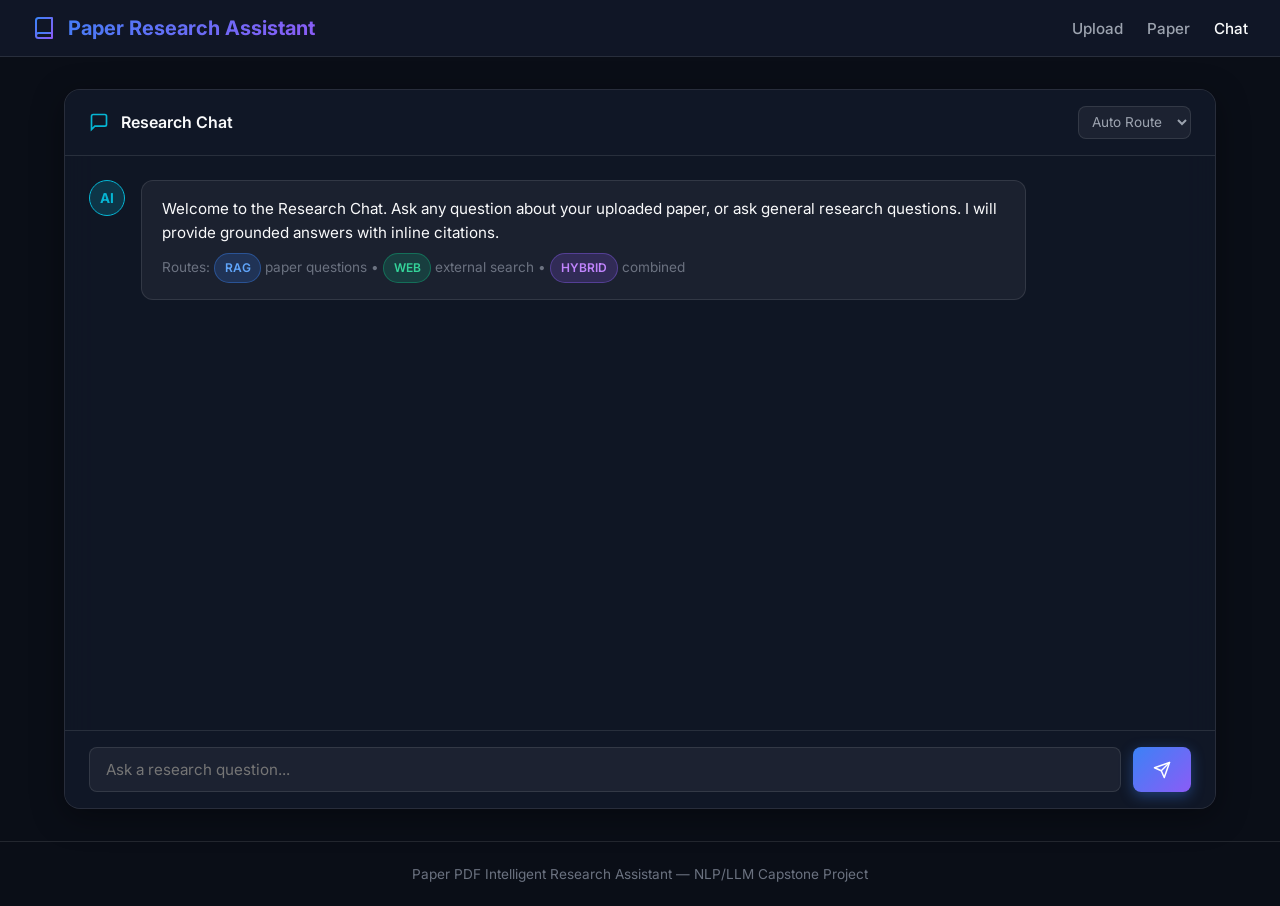
==== frontend/chat.html @ a8217ef2 "Implement LLM and frontend research assistant" ====
<!DOCTYPE html>
<html lang="en">
<head>
  <meta charset="UTF-8">
  <meta name="viewport" content="width=device-width, initial-scale=1.0">
  <meta name="description" content="Ask research questions about your paper with AI-powered grounded answers and inline citations.">
  <title>Research Chat - Paper Research Assistant</title>
  <link rel="preconnect" href="https://fonts.googleapis.com">
  <link href="https://fonts.googleapis.com/css2?family=Inter:wght@400;500;600;700;800&display=swap" rel="stylesheet">
  <link rel="stylesheet" href="css/style.css">
  <link rel="stylesheet" href="css/chat.css">
</head>
<body>

  <header>
    <a href="index.html" class="logo">
      <svg width="24" height="24" viewBox="0 0 24 24" fill="none" stroke="url(#grad)" stroke-width="2" stroke-linecap="round" stroke-linejoin="round">
        <defs><linearGradient id="grad" x1="0" y1="0" x2="1" y2="1"><stop offset="0%" stop-color="#3b82f6"/><stop offset="100%" stop-color="#8b5cf6"/></linearGradient></defs>
        <path d="M4 19.5A2.5 2.5 0 0 1 6.5 17H20"/>
        <path d="M6.5 2H20v20H6.5A2.5 2.5 0 0 1 4 19.5v-15A2.5 2.5 0 0 1 6.5 2z"/>
        <line x1="8" y1="7" x2="16" y2="7"/>
        <line x1="8" y1="11" x2="14" y2="11"/>
      </svg>
      Paper Research Assistant
    </a>
    <nav>
      <a href="index.html">Upload</a>
      <a href="paper.html" id="paperNavLink">Paper</a>
      <a href="chat.html" class="active">Chat</a>
    </nav>
  </header>

  <main>
    <div class="chat-container">

      <!-- Chat Header -->
      <div class="chat-header">
        <div style="display: flex; align-items: center; gap: 0.75rem;">
          <svg width="20" height="20" viewBox="0 0 24 24" fill="none" stroke="var(--accent-cyan)" stroke-width="2"><path d="M21 15a2 2 0 0 1-2 2H7l-4 4V5a2 2 0 0 1 2-2h14a2 2 0 0 1 2 2z"/></svg>
          <span style="font-weight: 600;" id="chatTitle">Research Chat</span>
          <span id="chatDocBadge" class="badge badge-rag" style="display: none;"></span>
        </div>
        <div style="display: flex; align-items: center; gap: 0.75rem;">
          <select id="strategySelect" style="background: rgba(255,255,255,0.05); border: 1px solid var(--border-color); border-radius: var(--radius-sm); padding: 0.4rem 0.6rem; color: var(--text-secondary); font-size: 0.85rem; outline: none;">
            <option value="">Auto Route</option>
            <option value="faiss">FAISS Only</option>
            <option value="hybrid_rrf">Hybrid RRF</option>
          </select>
        </div>
      </div>

      <!-- Messages Area -->
      <div class="chat-messages" id="chatMessages">
        <div class="message assistant">
          <div class="avatar bot-avatar">AI</div>
          <div class="bubble">
            <p>Welcome to the Research Chat. Ask any question about your uploaded paper, or ask general research questions. I will provide grounded answers with inline citations.</p>
            <p style="color: var(--text-muted); font-size: 0.85rem; margin-top: 0.5rem;">Routes: <span class="badge badge-rag">RAG</span> paper questions &bull; <span class="badge badge-web">WEB</span> external search &bull; <span class="badge badge-hybrid">HYBRID</span> combined</p>
          </div>
        </div>
      </div>

      <!-- Input Area -->
      <div class="chat-input-area">
        <input type="text" id="chatInput" class="chat-input" placeholder="Ask a research question..." autocomplete="off">
        <button id="sendBtn" class="btn btn-primary" style="padding: 0.75rem 1.25rem;">
          <svg width="18" height="18" viewBox="0 0 24 24" fill="none" stroke="currentColor" stroke-width="2" stroke-linecap="round" stroke-linejoin="round">
            <line x1="22" y1="2" x2="11" y2="13"/>
            <polygon points="22 2 15 22 11 13 2 9 22 2"/>
          </svg>
        </button>
      </div>

    </div>
  </main>

  <footer>
    Paper PDF Intelligent Research Assistant &mdash; NLP/LLM Capstone Project
  </footer>

  <script src="js/api.js"></script>
  <script src="js/chat.js"></script>
</body>
</html>
---- frontend/css/style.css ----
:root {
  --bg-primary: #0a0e17;
  --bg-secondary: #111827;
  --bg-card: rgba(17, 24, 39, 0.85);
  --border-color: rgba(255, 255, 255, 0.1);
  --accent-primary: #3b82f6;
  --accent-gradient: linear-gradient(135deg, #3b82f6 0%, #8b5cf6 100%);
  --accent-cyan: #06b6d4;
  --accent-emerald: #10b981;
  --text-primary: #f9fafb;
  --text-secondary: #9ca3af;
  --text-muted: #6b7280;
  --radius-sm: 8px;
  --radius-md: 12px;
  --radius-lg: 16px;
  --shadow-card: 0 8px 32px 0 rgba(0, 0, 0, 0.37);
  --transition: all 0.25s ease-in-out;
}

* {
  box-sizing: border-box;
  margin: 0;
  padding: 0;
  font-family: 'Inter', -apple-system, BlinkMacSystemFont, "Segoe UI", Roboto, sans-serif;
}

body {
  background-color: var(--bg-primary);
  color: var(--text-primary);
  min-height: 100vh;
  display: flex;
  flex-direction: column;
}

header {
  background: rgba(17, 24, 39, 0.95);
  backdrop-filter: blur(10px);
  border-bottom: 1px solid var(--border-color);
  padding: 1rem 2rem;
  display: flex;
  justify-content: space-between;
  align-items: center;
  position: sticky;
  top: 0;
  z-index: 100;
}

.logo {
  display: flex;
  align-items: center;
  gap: 0.75rem;
  font-size: 1.25rem;
  font-weight: 700;
  background: var(--accent-gradient);
  -webkit-background-clip: text;
  -webkit-text-fill-color: transparent;
  text-decoration: none;
}

nav {
  display: flex;
  gap: 1.5rem;
}

nav a {
  color: var(--text-secondary);
  text-decoration: none;
  font-weight: 500;
  font-size: 0.95rem;
  transition: var(--transition);
}

nav a:hover, nav a.active {
  color: var(--text-primary);
}

main {
  flex: 1;
  max-width: 1200px;
  width: 100%;
  margin: 0 auto;
  padding: 2rem 1.5rem;
}

.hero {
  text-align: center;
  padding: 3rem 1rem 2rem;
}

.hero h1 {
  font-size: 2.75rem;
  font-weight: 800;
  margin-bottom: 1rem;
  letter-spacing: -0.02em;
}

.hero h1 span {
  background: var(--accent-gradient);
  -webkit-background-clip: text;
  -webkit-text-fill-color: transparent;
}

.hero p {
  color: var(--text-secondary);
  font-size: 1.15rem;
  max-width: 650px;
  margin: 0 auto 2rem;
  line-height: 1.6;
}

.card {
  background: var(--bg-card);
  backdrop-filter: blur(16px);
  border: 1px solid var(--border-color);
  border-radius: var(--radius-md);
  padding: 1.5rem;
  box-shadow: var(--shadow-card);
  margin-bottom: 1.5rem;
}

.upload-area {
  border: 2px dashed rgba(59, 130, 246, 0.4);
  border-radius: var(--radius-lg);
  padding: 3.5rem 2rem;
  text-align: center;
  cursor: pointer;
  transition: var(--transition);
  background: rgba(59, 130, 246, 0.03);
}

.upload-area:hover, .upload-area.dragover {
  border-color: var(--accent-primary);
  background: rgba(59, 130, 246, 0.08);
}

.upload-icon {
  font-size: 3rem;
  color: var(--accent-primary);
  margin-bottom: 1rem;
}

.btn {
  display: inline-flex;
  align-items: center;
  gap: 0.5rem;
  padding: 0.75rem 1.5rem;
  border-radius: var(--radius-sm);
  font-weight: 600;
  font-size: 0.95rem;
  cursor: pointer;
  border: none;
  transition: var(--transition);
  text-decoration: none;
}

.btn-primary {
  background: var(--accent-gradient);
  color: #fff;
  box-shadow: 0 4px 14px 0 rgba(59, 130, 246, 0.39);
}

.btn-primary:hover {
  transform: translateY(-1px);
  box-shadow: 0 6px 20px rgba(59, 130, 246, 0.5);
}

.badge {
  display: inline-block;
  padding: 0.25rem 0.6rem;
  border-radius: 9999px;
  font-size: 0.75rem;
  font-weight: 600;
  text-transform: uppercase;
}

.badge-rag { background: rgba(59, 130, 246, 0.2); color: #60a5fa; border: 1px solid rgba(59, 130, 246, 0.4); }
.badge-web { background: rgba(16, 185, 129, 0.2); color: #34d399; border: 1px solid rgba(16, 185, 129, 0.4); }
.badge-hybrid { background: rgba(139, 92, 246, 0.2); color: #c084fc; border: 1px solid rgba(139, 92, 246, 0.4); }

.grid-2 { display: grid; grid-template-columns: repeat(auto-fit, minmax(320px, 1fr)); gap: 1.5rem; }
.grid-3 { display: grid; grid-template-columns: repeat(auto-fit, minmax(260px, 1fr)); gap: 1rem; }

.section-title {
  font-size: 1.25rem;
  font-weight: 700;
  margin-bottom: 1rem;
  display: flex;
  align-items: center;
  gap: 0.5rem;
}

.tag-list {
  display: flex;
  flex-wrap: wrap;
  gap: 0.5rem;
}

.tag {
  background: rgba(255, 255, 255, 0.05);
  border: 1px solid var(--border-color);
  padding: 0.35rem 0.75rem;
  border-radius: var(--radius-sm);
  font-size: 0.85rem;
  color: var(--text-primary);
}

.loader {
  border: 3px solid rgba(255, 255, 255, 0.1);
  border-radius: 50%;
  border-top: 3px solid var(--accent-primary);
  width: 24px;
  height: 24px;
  animation: spin 1s linear infinite;
  display: inline-block;
}

@keyframes spin {
  0% { transform: rotate(0deg); }
  100% { transform: rotate(360deg); }
}

footer {
  text-align: center;
  padding: 1.5rem;
  color: var(--text-muted);
  font-size: 0.85rem;
  border-top: 1px solid var(--border-color);
}
---- frontend/css/chat.css ----
.chat-container {
  display: flex;
  flex-direction: column;
  height: calc(100vh - 180px);
  background: var(--bg-card);
  backdrop-filter: blur(16px);
  border: 1px solid var(--border-color);
  border-radius: var(--radius-lg);
  overflow: hidden;
  box-shadow: var(--shadow-card);
}

.chat-header {
  padding: 1rem 1.5rem;
  background: rgba(17, 24, 39, 0.9);
  border-bottom: 1px solid var(--border-color);
  display: flex;
  justify-content: space-between;
  align-items: center;
}

.chat-messages {
  flex: 1;
  padding: 1.5rem;
  overflow-y: auto;
  display: flex;
  flex-direction: column;
  gap: 1.5rem;
}

.message {
  display: flex;
  gap: 1rem;
  max-width: 85%;
}

.message.user {
  align-self: flex-end;
  flex-direction: row-reverse;
}

.message.assistant {
  align-self: flex-start;
}

.avatar {
  width: 36px;
  height: 36px;
  border-radius: 50%;
  display: flex;
  align-items: center;
  justify-content: center;
  font-weight: 700;
  font-size: 0.85rem;
  flex-shrink: 0;
}

.avatar.user-avatar {
  background: var(--accent-gradient);
  color: white;
}

.avatar.bot-avatar {
  background: rgba(6, 182, 212, 0.2);
  border: 1px solid var(--accent-cyan);
  color: var(--accent-cyan);
}

.bubble {
  background: rgba(255, 255, 255, 0.05);
  border: 1px solid var(--border-color);
  padding: 1rem 1.25rem;
  border-radius: var(--radius-md);
  font-size: 0.95rem;
  line-height: 1.6;
}

.message.user .bubble {
  background: rgba(59, 130, 246, 0.2);
  border-color: rgba(59, 130, 246, 0.4);
  color: #fff;
}

.route-pill {
  display: inline-flex;
  align-items: center;
  gap: 0.35rem;
  margin-bottom: 0.75rem;
}

.citation-card {
  background: rgba(0, 0, 0, 0.3);
  border: 1px solid rgba(255, 255, 255, 0.08);
  border-radius: var(--radius-sm);
  padding: 0.75rem;
  margin-top: 0.75rem;
  font-size: 0.85rem;
}

.citation-card-header {
  font-weight: 600;
  color: var(--accent-cyan);
  display: flex;
  justify-content: space-between;
}

.chat-input-area {
  padding: 1rem 1.5rem;
  background: rgba(17, 24, 39, 0.9);
  border-top: 1px solid var(--border-color);
  display: flex;
  gap: 0.75rem;
}

.chat-input {
  flex: 1;
  background: rgba(255, 255, 255, 0.05);
  border: 1px solid var(--border-color);
  border-radius: var(--radius-sm);
  padding: 0.75rem 1rem;
  color: var(--text-primary);
  font-size: 0.95rem;
  outline: none;
  transition: var(--transition);
}

.chat-input:focus {
  border-color: var(--accent-primary);
  box-shadow: 0 0 0 2px rgba(59, 130, 246, 0.2);
}
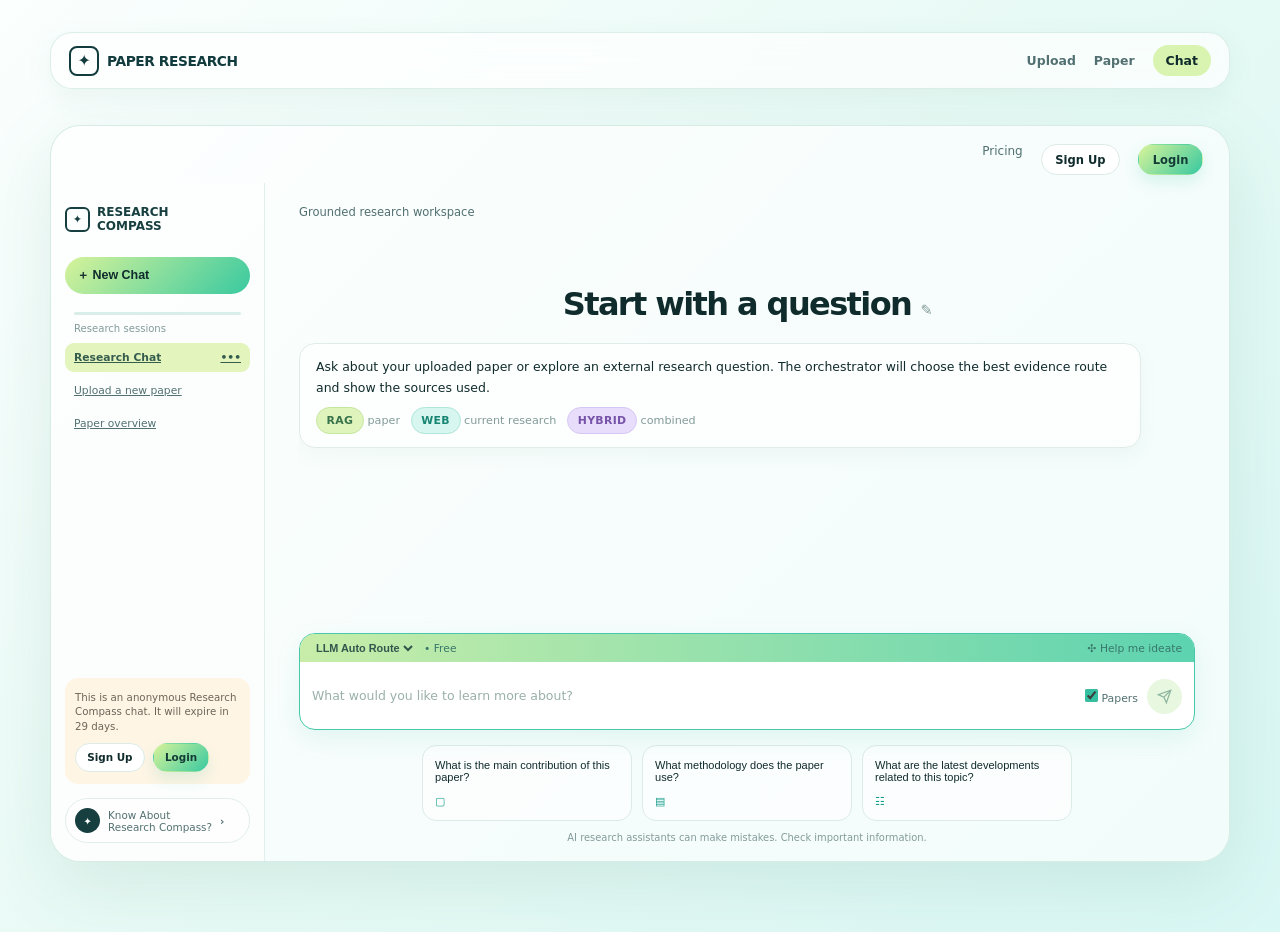
==== commit 9948f3f7: "Refresh frontend with research workspace design" ====
--- a/frontend/chat.html
+++ b/frontend/chat.html
@@ -3,26 +3,16 @@
 <head>
   <meta charset="UTF-8">
   <meta name="viewport" content="width=device-width, initial-scale=1.0">
-  <meta name="description" content="Ask research questions about your paper with AI-powered grounded answers and inline citations.">
+  <meta name="description" content="Ask research questions with grounded answers and citations.">
   <title>Research Chat - Paper Research Assistant</title>
   <link rel="preconnect" href="https://fonts.googleapis.com">
-  <link href="https://fonts.googleapis.com/css2?family=Inter:wght@400;500;600;700;800&display=swap" rel="stylesheet">
+  <link href="https://fonts.googleapis.com/css2?family=DM+Sans:wght@400;500;600;700;800&display=swap" rel="stylesheet">
   <link rel="stylesheet" href="css/style.css">
   <link rel="stylesheet" href="css/chat.css">
 </head>
 <body>
-
   <header>
-    <a href="index.html" class="logo">
-      <svg width="24" height="24" viewBox="0 0 24 24" fill="none" stroke="url(#grad)" stroke-width="2" stroke-linecap="round" stroke-linejoin="round">
-        <defs><linearGradient id="grad" x1="0" y1="0" x2="1" y2="1"><stop offset="0%" stop-color="#3b82f6"/><stop offset="100%" stop-color="#8b5cf6"/></linearGradient></defs>
-        <path d="M4 19.5A2.5 2.5 0 0 1 6.5 17H20"/>
-        <path d="M6.5 2H20v20H6.5A2.5 2.5 0 0 1 4 19.5v-15A2.5 2.5 0 0 1 6.5 2z"/>
-        <line x1="8" y1="7" x2="16" y2="7"/>
-        <line x1="8" y1="11" x2="14" y2="11"/>
-      </svg>
-      Paper Research Assistant
-    </a>
+    <a href="index.html" class="logo"><span class="logo-mark">✦</span> PAPER RESEARCH</a>
     <nav>
       <a href="index.html">Upload</a>
       <a href="paper.html" id="paperNavLink">Paper</a>
@@ -30,53 +20,84 @@
     </nav>
   </header>
 
-  <main>
-    <div class="chat-container">
-
-      <!-- Chat Header -->
-      <div class="chat-header">
-        <div style="display: flex; align-items: center; gap: 0.75rem;">
-          <svg width="20" height="20" viewBox="0 0 24 24" fill="none" stroke="var(--accent-cyan)" stroke-width="2"><path d="M21 15a2 2 0 0 1-2 2H7l-4 4V5a2 2 0 0 1 2-2h14a2 2 0 0 1 2 2z"/></svg>
-          <span style="font-weight: 600;" id="chatTitle">Research Chat</span>
-          <span id="chatDocBadge" class="badge badge-rag" style="display: none;"></span>
-        </div>
-        <div style="display: flex; align-items: center; gap: 0.75rem;">
-          <select id="strategySelect" style="background: rgba(255,255,255,0.05); border: 1px solid var(--border-color); border-radius: var(--radius-sm); padding: 0.4rem 0.6rem; color: var(--text-secondary); font-size: 0.85rem; outline: none;">
-            <option value="">Auto Route</option>
-            <option value="faiss">FAISS Only</option>
-            <option value="hybrid_rrf">Hybrid RRF</option>
-          </select>
-        </div>
+  <main class="research-shell">
+    <section class="research-workspace">
+      <div class="workspace-topbar">
+        <a href="index.html">Pricing</a>
+        <a href="index.html" class="btn">Sign Up</a>
+        <a href="index.html" class="btn btn-primary">Login</a>
       </div>
 
-      <!-- Messages Area -->
-      <div class="chat-messages" id="chatMessages">
-        <div class="message assistant">
-          <div class="avatar bot-avatar">AI</div>
-          <div class="bubble">
-            <p>Welcome to the Research Chat. Ask any question about your uploaded paper, or ask general research questions. I will provide grounded answers with inline citations.</p>
-            <p style="color: var(--text-muted); font-size: 0.85rem; margin-top: 0.5rem;">Routes: <span class="badge badge-rag">RAG</span> paper questions &bull; <span class="badge badge-web">WEB</span> external search &bull; <span class="badge badge-hybrid">HYBRID</span> combined</p>
+      <div class="chat-layout">
+        <aside class="chat-sidebar" aria-label="Research navigation">
+          <div class="sidebar-brand"><span class="sidebar-brand-mark">✦</span> RESEARCH<br>COMPASS</div>
+          <button class="btn new-chat" type="button" id="newChatBtn">＋ New Chat</button>
+          <div class="sidebar-rule"></div>
+          <div class="sidebar-caption">Research sessions</div>
+          <div class="chat-history">
+            <a class="history-item active" href="chat.html"><span>Research Chat</span><span>•••</span></a>
+            <a class="history-item" href="index.html"><span>Upload a new paper</span></a>
+            <a class="history-item" href="paper.html" id="sidebarPaperLink"><span>Paper overview</span></a>
           </div>
-        </div>
+          <div class="sidebar-spacer"></div>
+          <div class="guest-card">
+            This is an anonymous Research Compass chat. It will expire in 29 days.
+            <div class="guest-actions"><a href="index.html" class="btn">Sign Up</a><a href="index.html" class="btn btn-primary">Login</a></div>
+          </div>
+          <div class="sidebar-about"><span class="about-icon">✦</span><span>Know About<br>Research Compass?</span><b>›</b></div>
+        </aside>
+
+        <section class="chat-main">
+          <div class="chat-topbar">
+            <span id="chatDocBadge" class="badge badge-rag" style="display:none"></span>
+            <span>Grounded research workspace</span>
+          </div>
+          <h1 class="chat-title" id="chatTitle">Start with a question <span class="edit-mark">✎</span></h1>
+
+          <div class="chat-container">
+            <div class="chat-messages" id="chatMessages">
+              <div class="message assistant">
+                <div class="bubble">
+                  <p>Ask about your uploaded paper or explore an external research question. The orchestrator will choose the best evidence route and show the sources used.</p>
+                  <p style="color:var(--text-muted); font-size:0.7rem; margin-top:0.5rem;"><span class="badge badge-rag">RAG</span> paper &nbsp; <span class="badge badge-web">WEB</span> current research &nbsp; <span class="badge badge-hybrid">HYBRID</span> combined</p>
+                </div>
+              </div>
+            </div>
+
+            <div class="chat-input-area">
+              <div class="composer-toolbar">
+                <div class="composer-toolbar-left">
+                  <select id="strategySelect" aria-label="Retrieval strategy">
+                    <option value="">LLM Auto Route</option>
+                    <option value="faiss">FAISS Only</option>
+                    <option value="hybrid_rrf">Hybrid RRF</option>
+                  </select>
+                  <span class="composer-hint">• Free</span>
+                </div>
+                <span class="composer-hint">✣ Help me ideate</span>
+              </div>
+              <div class="composer-body">
+                <input type="text" id="chatInput" class="chat-input" placeholder="What would you like to learn more about?" autocomplete="off">
+                <div class="composer-actions">
+                  <label class="composer-toggle"><input type="checkbox" checked> Papers</label>
+                  <button id="sendBtn" class="btn send-button" aria-label="Ask question" type="button">
+                    <svg viewBox="0 0 24 24" fill="none" stroke="currentColor" stroke-width="2"><line x1="22" y1="2" x2="11" y2="13"/><polygon points="22 2 15 22 11 13 2 9 22 2"/></svg>
+                  </button>
+                </div>
+              </div>
+            </div>
+
+            <div class="suggestions" aria-label="Suggested questions">
+              <button class="suggestion-card" type="button" data-question="What is the main contribution of this paper?">What is the main contribution of this paper?<span class="suggestion-icon">▢</span></button>
+              <button class="suggestion-card" type="button" data-question="What methodology does the paper use?">What methodology does the paper use?<span class="suggestion-icon">▤</span></button>
+              <button class="suggestion-card" type="button" data-question="What are the latest developments related to this topic?">What are the latest developments related to this topic?<span class="suggestion-icon">☷</span></button>
+            </div>
+            <p class="chat-disclaimer">AI research assistants can make mistakes. Check important information.</p>
+          </div>
+        </section>
       </div>
-
-      <!-- Input Area -->
-      <div class="chat-input-area">
-        <input type="text" id="chatInput" class="chat-input" placeholder="Ask a research question..." autocomplete="off">
-        <button id="sendBtn" class="btn btn-primary" style="padding: 0.75rem 1.25rem;">
-          <svg width="18" height="18" viewBox="0 0 24 24" fill="none" stroke="currentColor" stroke-width="2" stroke-linecap="round" stroke-linejoin="round">
-            <line x1="22" y1="2" x2="11" y2="13"/>
-            <polygon points="22 2 15 22 11 13 2 9 22 2"/>
-          </svg>
-        </button>
-      </div>
-
-    </div>
+    </section>
   </main>
-
-  <footer>
-    Paper PDF Intelligent Research Assistant &mdash; NLP/LLM Capstone Project
-  </footer>
 
   <script src="js/api.js"></script>
   <script src="js/chat.js"></script>
--- a/frontend/css/style.css
+++ b/frontend/css/style.css
@@ -1,228 +1,110 @@
 :root {
-  --bg-primary: #0a0e17;
-  --bg-secondary: #111827;
-  --bg-card: rgba(17, 24, 39, 0.85);
-  --border-color: rgba(255, 255, 255, 0.1);
-  --accent-primary: #3b82f6;
-  --accent-gradient: linear-gradient(135deg, #3b82f6 0%, #8b5cf6 100%);
-  --accent-cyan: #06b6d4;
-  --accent-emerald: #10b981;
-  --text-primary: #f9fafb;
-  --text-secondary: #9ca3af;
-  --text-muted: #6b7280;
-  --radius-sm: 8px;
-  --radius-md: 12px;
-  --radius-lg: 16px;
-  --shadow-card: 0 8px 32px 0 rgba(0, 0, 0, 0.37);
-  --transition: all 0.25s ease-in-out;
+  --bg-primary: #eafbf6;
+  --bg-secondary: #f9fffd;
+  --bg-card: rgba(255, 255, 255, 0.84);
+  --border-color: #dcebe7;
+  --accent-primary: #39c9a0;
+  --accent-gradient: linear-gradient(135deg, #d7f39a 0%, #39c9a0 100%);
+  --accent-cyan: #169d8b;
+  --accent-emerald: #1eae8c;
+  --text-primary: #102b2c;
+  --text-secondary: #527071;
+  --text-muted: #829b99;
+  --radius-sm: 10px;
+  --radius-md: 18px;
+  --radius-lg: 28px;
+  --shadow-card: 0 18px 55px rgba(61, 125, 111, 0.12);
+  --transition: all 0.2s ease;
 }
 
-* {
-  box-sizing: border-box;
-  margin: 0;
-  padding: 0;
-  font-family: 'Inter', -apple-system, BlinkMacSystemFont, "Segoe UI", Roboto, sans-serif;
+* { box-sizing: border-box; margin: 0; padding: 0; }
+
+body {
+  background: linear-gradient(135deg, #fbfffe 0%, #e8faf5 48%, #d9f7f4 100%);
+  color: var(--text-primary);
+  min-height: 100vh;
+  font-family: Inter, ui-sans-serif, system-ui, -apple-system, BlinkMacSystemFont, "Segoe UI", sans-serif;
 }
 
-body {
-  background-color: var(--bg-primary);
-  color: var(--text-primary);
-  min-height: 100vh;
+a { color: inherit; }
+
+header {
+  width: min(1180px, calc(100% - 36px));
+  margin: 32px auto 0;
+  padding: 12px 18px;
   display: flex;
-  flex-direction: column;
+  align-items: center;
+  justify-content: space-between;
+  border: 1px solid rgba(213, 235, 228, 0.85);
+  border-radius: 22px;
+  background: rgba(255, 255, 255, 0.7);
+  box-shadow: 0 8px 28px rgba(56, 121, 104, 0.07);
+  backdrop-filter: blur(18px);
 }
 
-header {
-  background: rgba(17, 24, 39, 0.95);
-  backdrop-filter: blur(10px);
-  border-bottom: 1px solid var(--border-color);
-  padding: 1rem 2rem;
-  display: flex;
-  justify-content: space-between;
-  align-items: center;
-  position: sticky;
-  top: 0;
-  z-index: 100;
+.logo { display: inline-flex; align-items: center; gap: 8px; text-decoration: none; color: #123b3d; font-size: 0.86rem; font-weight: 800; letter-spacing: -0.03em; }
+.logo-mark { display: grid; place-items: center; width: 30px; height: 30px; border: 2px solid #123b3d; border-radius: 8px; color: #123b3d; font-size: 1rem; }
+header .logo svg { display: none; }
+nav { display: flex; align-items: center; gap: 18px; }
+nav a { color: var(--text-secondary); text-decoration: none; font-size: 0.78rem; font-weight: 600; }
+nav a:hover, nav a.active { color: var(--text-primary); }
+nav a.active { background: #d9f4b1; padding: 8px 13px; border-radius: 999px; }
+
+main { width: min(1180px, calc(100% - 36px)); margin: 0 auto; padding: 36px 0 50px; }
+.hero { text-align: center; padding: 62px 12px 28px; }
+.hero h1 { max-width: 630px; margin: 0 auto 12px; font-size: clamp(2rem, 4vw, 3.25rem); line-height: 1.05; letter-spacing: -0.06em; font-weight: 800; }
+.hero h1 span { color: #219f8c; }
+.hero p { max-width: 560px; margin: 0 auto; color: var(--text-secondary); font-size: 0.92rem; line-height: 1.6; }
+
+.card { background: var(--bg-card); border: 1px solid rgba(215, 235, 228, 0.95); border-radius: var(--radius-md); padding: 1.4rem; box-shadow: var(--shadow-card); margin-bottom: 1.25rem; backdrop-filter: blur(16px); }
+.upload-area { border: 1.5px dashed #74cdb6; border-radius: 20px; padding: 3.3rem 2rem; text-align: center; cursor: pointer; transition: var(--transition); background: rgba(228, 251, 238, 0.58); }
+.upload-area:hover, .upload-area.dragover { border-color: #20b492; background: rgba(214, 246, 219, 0.9); transform: translateY(-2px); }
+.upload-icon { color: #22ad91; margin-bottom: 1rem; }
+.upload-icon svg { width: 42px; height: 42px; }
+
+.btn { display: inline-flex; align-items: center; justify-content: center; gap: 0.5rem; padding: 0.68rem 1.1rem; border: 1px solid var(--border-color); border-radius: 999px; color: var(--text-primary); background: white; font-weight: 700; font-size: 0.78rem; cursor: pointer; text-decoration: none; transition: var(--transition); }
+.btn:hover { transform: translateY(-1px); box-shadow: 0 8px 18px rgba(40, 137, 112, 0.12); }
+.btn-primary { border-color: transparent; color: #143b36; background: var(--accent-gradient); box-shadow: 0 7px 16px rgba(47, 193, 157, 0.16); }
+
+.badge { display: inline-block; padding: 0.25rem 0.6rem; border-radius: 999px; font-size: 0.68rem; font-weight: 800; text-transform: uppercase; letter-spacing: 0.03em; }
+.badge-rag { background: #dff3bc; color: #39734c; border: 1px solid #c5e69d; }
+.badge-web { background: #d6f6ef; color: #168672; border: 1px solid #afe6d7; }
+.badge-hybrid { background: #e8defb; color: #7652a8; border: 1px solid #d6c6f5; }
+
+.grid-2 { display: grid; grid-template-columns: repeat(auto-fit, minmax(320px, 1fr)); gap: 1.25rem; }
+.grid-3 { display: grid; grid-template-columns: repeat(auto-fit, minmax(220px, 1fr)); gap: 1rem; }
+.section-title { display: flex; align-items: center; gap: 0.5rem; margin-bottom: 1rem; font-size: 1.05rem; font-weight: 800; }
+.tag-list { display: flex; flex-wrap: wrap; gap: 0.5rem; }
+.tag { padding: 0.4rem 0.75rem; border: 1px solid var(--border-color); border-radius: 999px; background: #f5fffb; color: var(--text-secondary); font-size: 0.78rem; }
+
+.loader { display: inline-block; width: 22px; height: 22px; border: 3px solid #d3eee5; border-top-color: #25b797; border-radius: 50%; animation: spin 1s linear infinite; }
+@keyframes spin { to { transform: rotate(360deg); } }
+footer { padding: 1.2rem; color: var(--text-muted); font-size: 0.72rem; text-align: center; }
+
+.research-shell { min-height: calc(100vh - 120px); display: flex; align-items: stretch; }
+.research-workspace { width: 100%; min-height: 650px; border: 1px solid rgba(213, 235, 228, 0.95); border-radius: 30px; background: rgba(255, 255, 255, 0.64); box-shadow: 0 22px 70px rgba(58, 128, 111, 0.13); overflow: hidden; }
+.workspace-topbar { display: flex; justify-content: flex-end; gap: 18px; padding: 18px 26px 8px; color: var(--text-secondary); font-size: 0.75rem; }
+.workspace-topbar a { text-decoration: none; }
+.workspace-topbar .btn { padding: 0.48rem 0.85rem; font-size: 0.72rem; }
+.landing-workspace { padding-bottom: 28px; }
+.landing-composer { width: min(650px, calc(100% - 28px)); margin: 0 auto; padding: 0; overflow: hidden; }
+.landing-composer-bar { display: flex; align-items: center; justify-content: space-between; padding: 9px 14px; background: linear-gradient(90deg, #c8eda9, #5dd3b0); color: #31564c; font-size: 0.7rem; }
+.landing-composer-bar span { color: #38786a; }
+.landing-composer .upload-area { margin: 0; border: 0; border-radius: 0; padding: 32px 20px; background: rgba(255,255,255,0.74); }
+.landing-composer .upload-area p { margin-top: 7px; color: var(--text-muted); font-size: 0.72rem; }
+.landing-suggestions { display: grid; grid-template-columns: repeat(3, minmax(0, 1fr)); gap: 10px; width: min(650px, calc(100% - 28px)); margin: 16px auto 34px; }
+.landing-suggestions .suggestion-card { min-height: 84px; padding: 13px; border: 1px solid #dcebe6; border-radius: 14px; background: rgba(255,255,255,0.67); color: var(--text-primary); text-decoration: none; font-size: 0.72rem; }
+.landing-suggestions .suggestion-card:hover { background: white; }
+.suggestion-icon { display: block; margin-top: 14px; color: var(--accent-cyan); }
+.recent-section { width: min(850px, calc(100% - 28px)); margin: 0 auto; }
+.empty-state { color: var(--text-muted); font-size: 0.78rem; text-align: center; }
+.chat-disclaimer { color: var(--text-muted); font-size: 0.62rem; text-align: center; }
+
+@media (max-width: 720px) {
+  header { margin-top: 14px; }
+  header nav { gap: 8px; }
+  nav a:not(.active) { display: none; }
+  main { width: min(100% - 22px, 1180px); padding-top: 18px; }
+  .hero { padding-top: 35px; }
+  .landing-suggestions { grid-template-columns: 1fr; }
 }
-
-.logo {
-  display: flex;
-  align-items: center;
-  gap: 0.75rem;
-  font-size: 1.25rem;
-  font-weight: 700;
-  background: var(--accent-gradient);
-  -webkit-background-clip: text;
-  -webkit-text-fill-color: transparent;
-  text-decoration: none;
-}
-
-nav {
-  display: flex;
-  gap: 1.5rem;
-}
-
-nav a {
-  color: var(--text-secondary);
-  text-decoration: none;
-  font-weight: 500;
-  font-size: 0.95rem;
-  transition: var(--transition);
-}
-
-nav a:hover, nav a.active {
-  color: var(--text-primary);
-}
-
-main {
-  flex: 1;
-  max-width: 1200px;
-  width: 100%;
-  margin: 0 auto;
-  padding: 2rem 1.5rem;
-}
-
-.hero {
-  text-align: center;
-  padding: 3rem 1rem 2rem;
-}
-
-.hero h1 {
-  font-size: 2.75rem;
-  font-weight: 800;
-  margin-bottom: 1rem;
-  letter-spacing: -0.02em;
-}
-
-.hero h1 span {
-  background: var(--accent-gradient);
-  -webkit-background-clip: text;
-  -webkit-text-fill-color: transparent;
-}
-
-.hero p {
-  color: var(--text-secondary);
-  font-size: 1.15rem;
-  max-width: 650px;
-  margin: 0 auto 2rem;
-  line-height: 1.6;
-}
-
-.card {
-  background: var(--bg-card);
-  backdrop-filter: blur(16px);
-  border: 1px solid var(--border-color);
-  border-radius: var(--radius-md);
-  padding: 1.5rem;
-  box-shadow: var(--shadow-card);
-  margin-bottom: 1.5rem;
-}
-
-.upload-area {
-  border: 2px dashed rgba(59, 130, 246, 0.4);
-  border-radius: var(--radius-lg);
-  padding: 3.5rem 2rem;
-  text-align: center;
-  cursor: pointer;
-  transition: var(--transition);
-  background: rgba(59, 130, 246, 0.03);
-}
-
-.upload-area:hover, .upload-area.dragover {
-  border-color: var(--accent-primary);
-  background: rgba(59, 130, 246, 0.08);
-}
-
-.upload-icon {
-  font-size: 3rem;
-  color: var(--accent-primary);
-  margin-bottom: 1rem;
-}
-
-.btn {
-  display: inline-flex;
-  align-items: center;
-  gap: 0.5rem;
-  padding: 0.75rem 1.5rem;
-  border-radius: var(--radius-sm);
-  font-weight: 600;
-  font-size: 0.95rem;
-  cursor: pointer;
-  border: none;
-  transition: var(--transition);
-  text-decoration: none;
-}
-
-.btn-primary {
-  background: var(--accent-gradient);
-  color: #fff;
-  box-shadow: 0 4px 14px 0 rgba(59, 130, 246, 0.39);
-}
-
-.btn-primary:hover {
-  transform: translateY(-1px);
-  box-shadow: 0 6px 20px rgba(59, 130, 246, 0.5);
-}
-
-.badge {
-  display: inline-block;
-  padding: 0.25rem 0.6rem;
-  border-radius: 9999px;
-  font-size: 0.75rem;
-  font-weight: 600;
-  text-transform: uppercase;
-}
-
-.badge-rag { background: rgba(59, 130, 246, 0.2); color: #60a5fa; border: 1px solid rgba(59, 130, 246, 0.4); }
-.badge-web { background: rgba(16, 185, 129, 0.2); color: #34d399; border: 1px solid rgba(16, 185, 129, 0.4); }
-.badge-hybrid { background: rgba(139, 92, 246, 0.2); color: #c084fc; border: 1px solid rgba(139, 92, 246, 0.4); }
-
-.grid-2 { display: grid; grid-template-columns: repeat(auto-fit, minmax(320px, 1fr)); gap: 1.5rem; }
-.grid-3 { display: grid; grid-template-columns: repeat(auto-fit, minmax(260px, 1fr)); gap: 1rem; }
-
-.section-title {
-  font-size: 1.25rem;
-  font-weight: 700;
-  margin-bottom: 1rem;
-  display: flex;
-  align-items: center;
-  gap: 0.5rem;
-}
-
-.tag-list {
-  display: flex;
-  flex-wrap: wrap;
-  gap: 0.5rem;
-}
-
-.tag {
-  background: rgba(255, 255, 255, 0.05);
-  border: 1px solid var(--border-color);
-  padding: 0.35rem 0.75rem;
-  border-radius: var(--radius-sm);
-  font-size: 0.85rem;
-  color: var(--text-primary);
-}
-
-.loader {
-  border: 3px solid rgba(255, 255, 255, 0.1);
-  border-radius: 50%;
-  border-top: 3px solid var(--accent-primary);
-  width: 24px;
-  height: 24px;
-  animation: spin 1s linear infinite;
-  display: inline-block;
-}
-
-@keyframes spin {
-  0% { transform: rotate(0deg); }
-  100% { transform: rotate(360deg); }
-}
-
-footer {
-  text-align: center;
-  padding: 1.5rem;
-  color: var(--text-muted);
-  font-size: 0.85rem;
-  border-top: 1px solid var(--border-color);
-}
--- a/frontend/css/chat.css
+++ b/frontend/css/chat.css
@@ -1,130 +1,64 @@
-.chat-container {
-  display: flex;
-  flex-direction: column;
-  height: calc(100vh - 180px);
-  background: var(--bg-card);
-  backdrop-filter: blur(16px);
-  border: 1px solid var(--border-color);
-  border-radius: var(--radius-lg);
-  overflow: hidden;
-  box-shadow: var(--shadow-card);
+.chat-layout { display: grid; grid-template-columns: 214px minmax(0, 1fr); min-height: 650px; }
+.chat-sidebar { display: flex; flex-direction: column; padding: 22px 14px 18px; border-right: 1px solid #e0efea; background: rgba(255, 255, 255, 0.56); }
+.sidebar-brand { display: flex; align-items: center; gap: 7px; margin-bottom: 24px; color: #173f40; font-size: 0.75rem; font-weight: 800; }
+.sidebar-brand-mark { display: grid; place-items: center; width: 25px; height: 25px; border: 2px solid #173f40; border-radius: 6px; font-size: 0.7rem; }
+.new-chat { width: 100%; justify-content: flex-start; padding: 0.62rem 0.75rem; margin-bottom: 18px; background: var(--accent-gradient); border: 0; }
+.sidebar-rule { height: 3px; margin: 0 9px 8px; border-radius: 99px; background: #d9eee8; }
+.sidebar-caption { padding: 0 9px; color: var(--text-muted); font-size: 0.63rem; }
+.chat-history { display: flex; flex-direction: column; gap: 4px; margin-top: 9px; }
+.history-item { display: flex; align-items: center; justify-content: space-between; gap: 5px; padding: 8px 9px; border-radius: 9px; color: var(--text-secondary); font-size: 0.67rem; white-space: nowrap; overflow: hidden; }
+.history-item span { overflow: hidden; text-overflow: ellipsis; }
+.history-item.active { background: #e4f4bd; color: #345d4d; font-weight: 700; }
+.sidebar-spacer { flex: 1; }
+.guest-card { padding: 12px 10px; border-radius: 13px; background: #fff5e5; color: #6b6658; font-size: 0.64rem; line-height: 1.4; }
+.guest-actions { display: flex; gap: 8px; margin-top: 10px; }
+.guest-actions .btn { padding: 0.4rem 0.7rem; font-size: 0.65rem; }
+.sidebar-about { display: flex; align-items: center; gap: 8px; margin-top: 14px; padding: 9px; border: 1px solid #e1eee9; border-radius: 999px; background: rgba(255,255,255,0.72); color: var(--text-secondary); font-size: 0.65rem; }
+.about-icon { display: grid; place-items: center; width: 25px; height: 25px; border-radius: 50%; background: #173f40; color: white; font-weight: 800; }
+
+.chat-main { display: flex; min-width: 0; flex-direction: column; padding: 0 34px 18px; }
+.chat-topbar { display: flex; justify-content: space-between; align-items: center; min-height: 58px; color: var(--text-secondary); font-size: 0.72rem; }
+.chat-topbar .route-select { padding: 7px 10px; border: 1px solid #dbeae5; border-radius: 999px; background: rgba(255,255,255,0.75); color: var(--text-secondary); font-size: 0.7rem; }
+.chat-title { margin: 44px auto 20px; text-align: center; font-size: clamp(1.45rem, 3vw, 2rem); letter-spacing: -0.05em; }
+.chat-title .edit-mark { color: var(--text-muted); font-size: 0.9rem; }
+.chat-container { display: flex; flex: 1; flex-direction: column; min-height: 0; background: transparent; border: 0; box-shadow: none; overflow: visible; }
+.chat-header { display: none; }
+.chat-messages { flex: 1; min-height: 290px; max-height: 430px; padding: 0 0 14px; overflow-y: auto; display: flex; flex-direction: column; gap: 13px; }
+.message { display: flex; gap: 8px; max-width: 94%; }
+.message.user { align-self: flex-end; flex-direction: row-reverse; }
+.message.assistant { align-self: stretch; }
+.avatar { display: none; }
+.bubble { width: 100%; padding: 13px 16px; border: 1px solid #e0ece7; border-radius: 16px; background: rgba(255,255,255,0.78); color: var(--text-primary); font-size: 0.78rem; line-height: 1.65; box-shadow: 0 7px 20px rgba(55, 124, 106, 0.05); }
+.message.user .bubble { width: auto; background: #dff4b5; border-color: #c9e89a; color: #315a4c; }
+.route-pill { display: inline-flex; align-items: center; gap: 8px; margin-bottom: 8px; }
+.citation-card { margin-top: 9px; padding: 10px; border: 1px solid #e1eee9; border-radius: 11px; background: #f5fffb; font-size: 0.72rem; }
+.citation-card-header { display: flex; justify-content: space-between; gap: 12px; color: var(--accent-cyan); font-weight: 800; }
+.citation-card a { color: var(--accent-cyan) !important; }
+.chat-input-area { position: relative; display: flex; flex-direction: column; gap: 0; padding: 0; border: 1px solid #48c8aa; border-radius: 16px; background: white; box-shadow: 0 9px 24px rgba(43, 177, 143, 0.1); overflow: hidden; }
+.composer-toolbar { display: flex; align-items: center; justify-content: space-between; padding: 7px 12px; background: linear-gradient(90deg, #c8eda9, #5dd3b0); color: #31564c; font-size: 0.67rem; }
+.composer-toolbar-left { display: flex; align-items: center; gap: 8px; }
+.composer-toolbar select { border: 0; background: transparent; color: #31564c; font-size: 0.68rem; font-weight: 700; outline: none; }
+.composer-toolbar select option { color: #173f40; }
+.composer-hint { color: #38786a; }
+.composer-body { display: flex; align-items: flex-end; gap: 10px; padding: 12px; }
+.chat-input { flex: 1; min-height: 43px; border: 0; outline: none; resize: none; background: transparent; color: var(--text-primary); font: inherit; font-size: 0.78rem; }
+.chat-input::placeholder { color: #9ab0ab; }
+.composer-actions { display: flex; align-items: center; gap: 9px; padding-bottom: 3px; }
+.composer-toggle { color: var(--text-secondary); font-size: 0.68rem; }
+.composer-toggle input { accent-color: #35bea0; }
+.send-button { width: 35px; height: 35px; padding: 0; border: 0; background: #e8f7df; color: #8eb6a0; }
+.send-button:hover { background: #d9f2c5; }
+.send-button svg { width: 15px; height: 15px; }
+.suggestions { display: grid; grid-template-columns: repeat(3, 1fr); gap: 10px; max-width: 650px; margin: 15px auto 0; }
+.suggestion-card { min-height: 76px; padding: 12px; border: 1px solid #dcebe6; border-radius: 14px; background: rgba(255,255,255,0.68); color: var(--text-primary); text-align: left; font-size: 0.69rem; cursor: pointer; transition: var(--transition); }
+.suggestion-card:hover { background: white; border-color: #9bdbbe; transform: translateY(-2px); }
+.suggestion-icon { display: block; margin-top: 12px; color: var(--accent-cyan); }
+.chat-disclaimer { margin-top: 11px; color: var(--text-muted); font-size: 0.62rem; text-align: center; }
+
+@media (max-width: 780px) {
+  .chat-layout { grid-template-columns: 1fr; }
+  .chat-sidebar { display: none; }
+  .chat-main { padding: 0 14px 16px; }
+  .chat-title { margin-top: 26px; }
+  .suggestions { grid-template-columns: 1fr; }
 }
-
-.chat-header {
-  padding: 1rem 1.5rem;
-  background: rgba(17, 24, 39, 0.9);
-  border-bottom: 1px solid var(--border-color);
-  display: flex;
-  justify-content: space-between;
-  align-items: center;
-}
-
-.chat-messages {
-  flex: 1;
-  padding: 1.5rem;
-  overflow-y: auto;
-  display: flex;
-  flex-direction: column;
-  gap: 1.5rem;
-}
-
-.message {
-  display: flex;
-  gap: 1rem;
-  max-width: 85%;
-}
-
-.message.user {
-  align-self: flex-end;
-  flex-direction: row-reverse;
-}
-
-.message.assistant {
-  align-self: flex-start;
-}
-
-.avatar {
-  width: 36px;
-  height: 36px;
-  border-radius: 50%;
-  display: flex;
-  align-items: center;
-  justify-content: center;
-  font-weight: 700;
-  font-size: 0.85rem;
-  flex-shrink: 0;
-}
-
-.avatar.user-avatar {
-  background: var(--accent-gradient);
-  color: white;
-}
-
-.avatar.bot-avatar {
-  background: rgba(6, 182, 212, 0.2);
-  border: 1px solid var(--accent-cyan);
-  color: var(--accent-cyan);
-}
-
-.bubble {
-  background: rgba(255, 255, 255, 0.05);
-  border: 1px solid var(--border-color);
-  padding: 1rem 1.25rem;
-  border-radius: var(--radius-md);
-  font-size: 0.95rem;
-  line-height: 1.6;
-}
-
-.message.user .bubble {
-  background: rgba(59, 130, 246, 0.2);
-  border-color: rgba(59, 130, 246, 0.4);
-  color: #fff;
-}
-
-.route-pill {
-  display: inline-flex;
-  align-items: center;
-  gap: 0.35rem;
-  margin-bottom: 0.75rem;
-}
-
-.citation-card {
-  background: rgba(0, 0, 0, 0.3);
-  border: 1px solid rgba(255, 255, 255, 0.08);
-  border-radius: var(--radius-sm);
-  padding: 0.75rem;
-  margin-top: 0.75rem;
-  font-size: 0.85rem;
-}
-
-.citation-card-header {
-  font-weight: 600;
-  color: var(--accent-cyan);
-  display: flex;
-  justify-content: space-between;
-}
-
-.chat-input-area {
-  padding: 1rem 1.5rem;
-  background: rgba(17, 24, 39, 0.9);
-  border-top: 1px solid var(--border-color);
-  display: flex;
-  gap: 0.75rem;
-}
-
-.chat-input {
-  flex: 1;
-  background: rgba(255, 255, 255, 0.05);
-  border: 1px solid var(--border-color);
-  border-radius: var(--radius-sm);
-  padding: 0.75rem 1rem;
-  color: var(--text-primary);
-  font-size: 0.95rem;
-  outline: none;
-  transition: var(--transition);
-}
-
-.chat-input:focus {
-  border-color: var(--accent-primary);
-  box-shadow: 0 0 0 2px rgba(59, 130, 246, 0.2);
-}
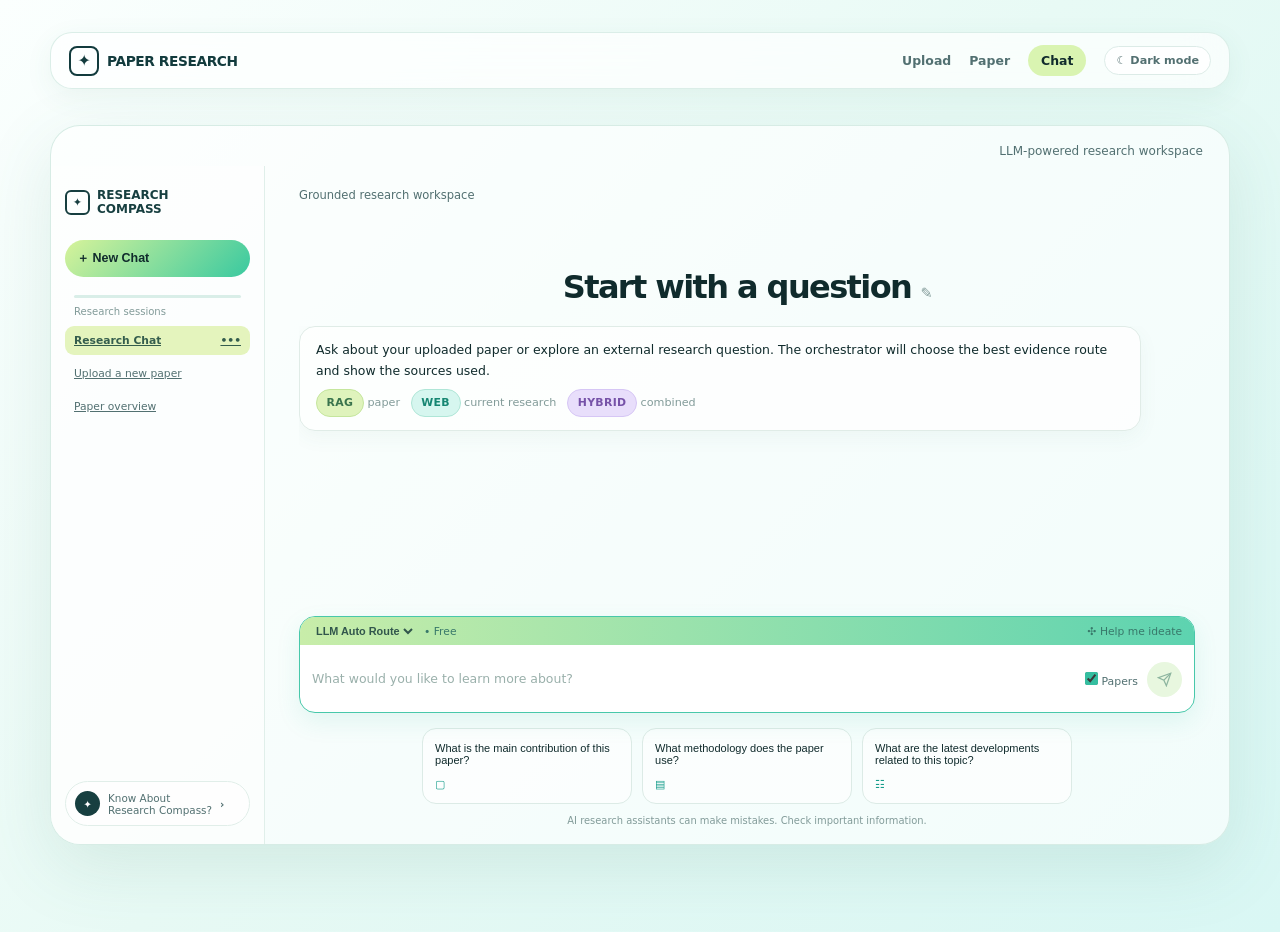
==== commit 0a2fc845: "Add dark mode and remove auth UI" ====
--- a/frontend/chat.html
+++ b/frontend/chat.html
@@ -17,15 +17,14 @@
       <a href="index.html">Upload</a>
       <a href="paper.html" id="paperNavLink">Paper</a>
       <a href="chat.html" class="active">Chat</a>
+      <button id="themeToggle" class="theme-toggle" type="button">☾ Dark mode</button>
     </nav>
   </header>
 
   <main class="research-shell">
     <section class="research-workspace">
       <div class="workspace-topbar">
-        <a href="index.html">Pricing</a>
-        <a href="index.html" class="btn">Sign Up</a>
-        <a href="index.html" class="btn btn-primary">Login</a>
+        <span>LLM-powered research workspace</span>
       </div>
 
       <div class="chat-layout">
@@ -40,10 +39,6 @@
             <a class="history-item" href="paper.html" id="sidebarPaperLink"><span>Paper overview</span></a>
           </div>
           <div class="sidebar-spacer"></div>
-          <div class="guest-card">
-            This is an anonymous Research Compass chat. It will expire in 29 days.
-            <div class="guest-actions"><a href="index.html" class="btn">Sign Up</a><a href="index.html" class="btn btn-primary">Login</a></div>
-          </div>
           <div class="sidebar-about"><span class="about-icon">✦</span><span>Know About<br>Research Compass?</span><b>›</b></div>
         </aside>
 
@@ -100,6 +95,7 @@
   </main>
 
   <script src="js/api.js"></script>
+  <script src="js/theme.js"></script>
   <script src="js/chat.js"></script>
 </body>
 </html>
--- a/frontend/css/style.css
+++ b/frontend/css/style.css
@@ -17,6 +17,17 @@
   --transition: all 0.2s ease;
 }
 
+:root[data-theme="dark"] {
+  --bg-primary: #0d1b1b;
+  --bg-secondary: #132525;
+  --bg-card: rgba(24, 43, 42, 0.9);
+  --border-color: #294846;
+  --text-primary: #e7f7f2;
+  --text-secondary: #a6c6c0;
+  --text-muted: #75928e;
+  --shadow-card: 0 18px 55px rgba(0, 0, 0, 0.26);
+}
+
 * { box-sizing: border-box; margin: 0; padding: 0; }
 
 body {
@@ -25,6 +36,8 @@
   min-height: 100vh;
   font-family: Inter, ui-sans-serif, system-ui, -apple-system, BlinkMacSystemFont, "Segoe UI", sans-serif;
 }
+
+:root[data-theme="dark"] body { background: linear-gradient(135deg, #0b1717 0%, #102525 52%, #123433 100%); }
 
 a { color: inherit; }
 
@@ -42,13 +55,21 @@
   backdrop-filter: blur(18px);
 }
 
+:root[data-theme="dark"] header,
+:root[data-theme="dark"] .research-workspace { background: rgba(18, 36, 35, 0.88); border-color: #294846; }
+
 .logo { display: inline-flex; align-items: center; gap: 8px; text-decoration: none; color: #123b3d; font-size: 0.86rem; font-weight: 800; letter-spacing: -0.03em; }
+:root[data-theme="dark"] .logo,
+:root[data-theme="dark"] .logo-mark { color: #d8f5ec; border-color: #82c9b7; }
 .logo-mark { display: grid; place-items: center; width: 30px; height: 30px; border: 2px solid #123b3d; border-radius: 8px; color: #123b3d; font-size: 1rem; }
 header .logo svg { display: none; }
 nav { display: flex; align-items: center; gap: 18px; }
 nav a { color: var(--text-secondary); text-decoration: none; font-size: 0.78rem; font-weight: 600; }
 nav a:hover, nav a.active { color: var(--text-primary); }
 nav a.active { background: #d9f4b1; padding: 8px 13px; border-radius: 999px; }
+.theme-toggle { border: 1px solid var(--border-color); border-radius: 999px; padding: 7px 11px; background: var(--bg-card); color: var(--text-secondary); font: inherit; font-size: 0.7rem; font-weight: 700; cursor: pointer; transition: var(--transition); }
+.theme-toggle:hover { border-color: var(--accent-primary); color: var(--text-primary); transform: translateY(-1px); }
+:root[data-theme="dark"] nav a.active { background: #315344; color: #e4f8bb; }
 
 main { width: min(1180px, calc(100% - 36px)); margin: 0 auto; padding: 36px 0 50px; }
 .hero { text-align: center; padding: 62px 12px 28px; }
@@ -57,12 +78,14 @@
 .hero p { max-width: 560px; margin: 0 auto; color: var(--text-secondary); font-size: 0.92rem; line-height: 1.6; }
 
 .card { background: var(--bg-card); border: 1px solid rgba(215, 235, 228, 0.95); border-radius: var(--radius-md); padding: 1.4rem; box-shadow: var(--shadow-card); margin-bottom: 1.25rem; backdrop-filter: blur(16px); }
+:root[data-theme="dark"] .card { border-color: var(--border-color); }
 .upload-area { border: 1.5px dashed #74cdb6; border-radius: 20px; padding: 3.3rem 2rem; text-align: center; cursor: pointer; transition: var(--transition); background: rgba(228, 251, 238, 0.58); }
 .upload-area:hover, .upload-area.dragover { border-color: #20b492; background: rgba(214, 246, 219, 0.9); transform: translateY(-2px); }
 .upload-icon { color: #22ad91; margin-bottom: 1rem; }
 .upload-icon svg { width: 42px; height: 42px; }
 
 .btn { display: inline-flex; align-items: center; justify-content: center; gap: 0.5rem; padding: 0.68rem 1.1rem; border: 1px solid var(--border-color); border-radius: 999px; color: var(--text-primary); background: white; font-weight: 700; font-size: 0.78rem; cursor: pointer; text-decoration: none; transition: var(--transition); }
+:root[data-theme="dark"] .btn { background: #1b3432; }
 .btn:hover { transform: translateY(-1px); box-shadow: 0 8px 18px rgba(40, 137, 112, 0.12); }
 .btn-primary { border-color: transparent; color: #143b36; background: var(--accent-gradient); box-shadow: 0 7px 16px rgba(47, 193, 157, 0.16); }
 
@@ -74,8 +97,32 @@
 .grid-2 { display: grid; grid-template-columns: repeat(auto-fit, minmax(320px, 1fr)); gap: 1.25rem; }
 .grid-3 { display: grid; grid-template-columns: repeat(auto-fit, minmax(220px, 1fr)); gap: 1rem; }
 .section-title { display: flex; align-items: center; gap: 0.5rem; margin-bottom: 1rem; font-size: 1.05rem; font-weight: 800; }
+.paper-heading { margin: 18px 0 22px; }
+.paper-title { display: flex; align-items: center; gap: 0.75rem; margin: 0; color: var(--text-primary); font-size: clamp(1.45rem, 3vw, 2.15rem); font-weight: 800; letter-spacing: -0.05em; line-height: 1.15; }
+.paper-title svg { flex: 0 0 auto; color: var(--accent-cyan); }
+.paper-meta { margin: 8px 0 0 34px; color: var(--text-muted); font-size: 0.75rem; }
+.summary-card { position: relative; overflow: hidden; }
+.summary-card::before { content: ''; position: absolute; inset: 0 auto 0 0; width: 4px; background: var(--accent-gradient); }
+.summary-copy { max-width: 920px; color: var(--text-secondary); line-height: 1.8; font-size: 0.92rem; white-space: pre-line; }
+.model-chip { display: inline-flex; margin-top: 16px; padding: 5px 9px; border: 1px solid #d5eade; border-radius: 999px; background: #f1fbf6; color: var(--accent-cyan); font-size: 0.65rem; font-weight: 700; }
+.insight-card { min-height: 170px; border-top: 3px solid #dcebe5; }
+.insight-problem { border-top-color: #f5bb58; }
+.insight-method { border-top-color: #49cbb0; }
+.insight-findings { border-top-color: #4ab9df; }
+.insight-limitations { border-top-color: #ec8b98; }
+.insight-card p { color: var(--text-secondary); line-height: 1.7; font-size: 0.86rem; }
+.contributions-card ul { margin: 0; }
+.contributions-card li { margin: 0.55rem 0; color: var(--text-secondary); }
+.loading-row { display: flex; align-items: center; gap: 0.55rem; color: var(--text-muted); font-size: 0.78rem; }
+.question-item { display: flex; align-items: center; justify-content: space-between; gap: 1rem; padding: 14px 0; border-bottom: 1px solid #e4f0eb; }
+.question-item:last-child { border-bottom: 0; }
+.question-item p { max-width: 800px; margin-top: 5px; color: var(--text-primary); font-size: 0.84rem; line-height: 1.5; }
+.question-item .btn { flex: 0 0 auto; padding: 0.5rem 0.85rem; background: #f1fbdf; border-color: #d4e9ad; color: #477252; font-size: 0.7rem; }
 .tag-list { display: flex; flex-wrap: wrap; gap: 0.5rem; }
 .tag { padding: 0.4rem 0.75rem; border: 1px solid var(--border-color); border-radius: 999px; background: #f5fffb; color: var(--text-secondary); font-size: 0.78rem; }
+:root[data-theme="dark"] .tag,
+:root[data-theme="dark"] .landing-suggestions .suggestion-card,
+:root[data-theme="dark"] .suggestion-card { background: #193331; border-color: var(--border-color); color: var(--text-primary); }
 
 .loader { display: inline-block; width: 22px; height: 22px; border: 3px solid #d3eee5; border-top-color: #25b797; border-radius: 50%; animation: spin 1s linear infinite; }
 @keyframes spin { to { transform: rotate(360deg); } }
@@ -91,10 +138,13 @@
 .landing-composer-bar { display: flex; align-items: center; justify-content: space-between; padding: 9px 14px; background: linear-gradient(90deg, #c8eda9, #5dd3b0); color: #31564c; font-size: 0.7rem; }
 .landing-composer-bar span { color: #38786a; }
 .landing-composer .upload-area { margin: 0; border: 0; border-radius: 0; padding: 32px 20px; background: rgba(255,255,255,0.74); }
+:root[data-theme="dark"] .landing-composer .upload-area { background: rgba(16, 35, 34, 0.7); }
 .landing-composer .upload-area p { margin-top: 7px; color: var(--text-muted); font-size: 0.72rem; }
 .landing-suggestions { display: grid; grid-template-columns: repeat(3, minmax(0, 1fr)); gap: 10px; width: min(650px, calc(100% - 28px)); margin: 16px auto 34px; }
 .landing-suggestions .suggestion-card { min-height: 84px; padding: 13px; border: 1px solid #dcebe6; border-radius: 14px; background: rgba(255,255,255,0.67); color: var(--text-primary); text-decoration: none; font-size: 0.72rem; }
 .landing-suggestions .suggestion-card:hover { background: white; }
+:root[data-theme="dark"] .landing-suggestions .suggestion-card:hover,
+:root[data-theme="dark"] .suggestion-card:hover { background: #244541; }
 .suggestion-icon { display: block; margin-top: 14px; color: var(--accent-cyan); }
 .recent-section { width: min(850px, calc(100% - 28px)); margin: 0 auto; }
 .empty-state { color: var(--text-muted); font-size: 0.78rem; text-align: center; }
@@ -107,4 +157,8 @@
   main { width: min(100% - 22px, 1180px); padding-top: 18px; }
   .hero { padding-top: 35px; }
   .landing-suggestions { grid-template-columns: 1fr; }
+  .paper-title { align-items: flex-start; }
+  .paper-meta { margin-left: 0; }
+  .question-item { align-items: flex-start; flex-direction: column; }
+  .theme-toggle { padding: 6px 8px; font-size: 0.62rem; }
 }
--- a/frontend/css/chat.css
+++ b/frontend/css/chat.css
@@ -1,6 +1,9 @@
 .chat-layout { display: grid; grid-template-columns: 214px minmax(0, 1fr); min-height: 650px; }
 .chat-sidebar { display: flex; flex-direction: column; padding: 22px 14px 18px; border-right: 1px solid #e0efea; background: rgba(255, 255, 255, 0.56); }
+:root[data-theme="dark"] .chat-sidebar { border-color: var(--border-color); background: rgba(13, 28, 28, 0.72); }
 .sidebar-brand { display: flex; align-items: center; gap: 7px; margin-bottom: 24px; color: #173f40; font-size: 0.75rem; font-weight: 800; }
+:root[data-theme="dark"] .sidebar-brand,
+:root[data-theme="dark"] .sidebar-brand-mark { color: #d8f5ec; border-color: #82c9b7; }
 .sidebar-brand-mark { display: grid; place-items: center; width: 25px; height: 25px; border: 2px solid #173f40; border-radius: 6px; font-size: 0.7rem; }
 .new-chat { width: 100%; justify-content: flex-start; padding: 0.62rem 0.75rem; margin-bottom: 18px; background: var(--accent-gradient); border: 0; }
 .sidebar-rule { height: 3px; margin: 0 9px 8px; border-radius: 99px; background: #d9eee8; }
@@ -9,11 +12,10 @@
 .history-item { display: flex; align-items: center; justify-content: space-between; gap: 5px; padding: 8px 9px; border-radius: 9px; color: var(--text-secondary); font-size: 0.67rem; white-space: nowrap; overflow: hidden; }
 .history-item span { overflow: hidden; text-overflow: ellipsis; }
 .history-item.active { background: #e4f4bd; color: #345d4d; font-weight: 700; }
+:root[data-theme="dark"] .history-item.active { background: #315344; color: #e4f8bb; }
 .sidebar-spacer { flex: 1; }
-.guest-card { padding: 12px 10px; border-radius: 13px; background: #fff5e5; color: #6b6658; font-size: 0.64rem; line-height: 1.4; }
-.guest-actions { display: flex; gap: 8px; margin-top: 10px; }
-.guest-actions .btn { padding: 0.4rem 0.7rem; font-size: 0.65rem; }
 .sidebar-about { display: flex; align-items: center; gap: 8px; margin-top: 14px; padding: 9px; border: 1px solid #e1eee9; border-radius: 999px; background: rgba(255,255,255,0.72); color: var(--text-secondary); font-size: 0.65rem; }
+:root[data-theme="dark"] .sidebar-about { border-color: var(--border-color); background: rgba(28, 52, 50, 0.78); }
 .about-icon { display: grid; place-items: center; width: 25px; height: 25px; border-radius: 50%; background: #173f40; color: white; font-weight: 800; }
 
 .chat-main { display: flex; min-width: 0; flex-direction: column; padding: 0 34px 18px; }
@@ -29,12 +31,15 @@
 .message.assistant { align-self: stretch; }
 .avatar { display: none; }
 .bubble { width: 100%; padding: 13px 16px; border: 1px solid #e0ece7; border-radius: 16px; background: rgba(255,255,255,0.78); color: var(--text-primary); font-size: 0.78rem; line-height: 1.65; box-shadow: 0 7px 20px rgba(55, 124, 106, 0.05); }
+:root[data-theme="dark"] .bubble,
+:root[data-theme="dark"] .citation-card { border-color: var(--border-color); background: rgba(25, 49, 47, 0.86); }
 .message.user .bubble { width: auto; background: #dff4b5; border-color: #c9e89a; color: #315a4c; }
 .route-pill { display: inline-flex; align-items: center; gap: 8px; margin-bottom: 8px; }
 .citation-card { margin-top: 9px; padding: 10px; border: 1px solid #e1eee9; border-radius: 11px; background: #f5fffb; font-size: 0.72rem; }
 .citation-card-header { display: flex; justify-content: space-between; gap: 12px; color: var(--accent-cyan); font-weight: 800; }
 .citation-card a { color: var(--accent-cyan) !important; }
 .chat-input-area { position: relative; display: flex; flex-direction: column; gap: 0; padding: 0; border: 1px solid #48c8aa; border-radius: 16px; background: white; box-shadow: 0 9px 24px rgba(43, 177, 143, 0.1); overflow: hidden; }
+:root[data-theme="dark"] .chat-input-area { background: #142b2a; }
 .composer-toolbar { display: flex; align-items: center; justify-content: space-between; padding: 7px 12px; background: linear-gradient(90deg, #c8eda9, #5dd3b0); color: #31564c; font-size: 0.67rem; }
 .composer-toolbar-left { display: flex; align-items: center; gap: 8px; }
 .composer-toolbar select { border: 0; background: transparent; color: #31564c; font-size: 0.68rem; font-weight: 700; outline: none; }
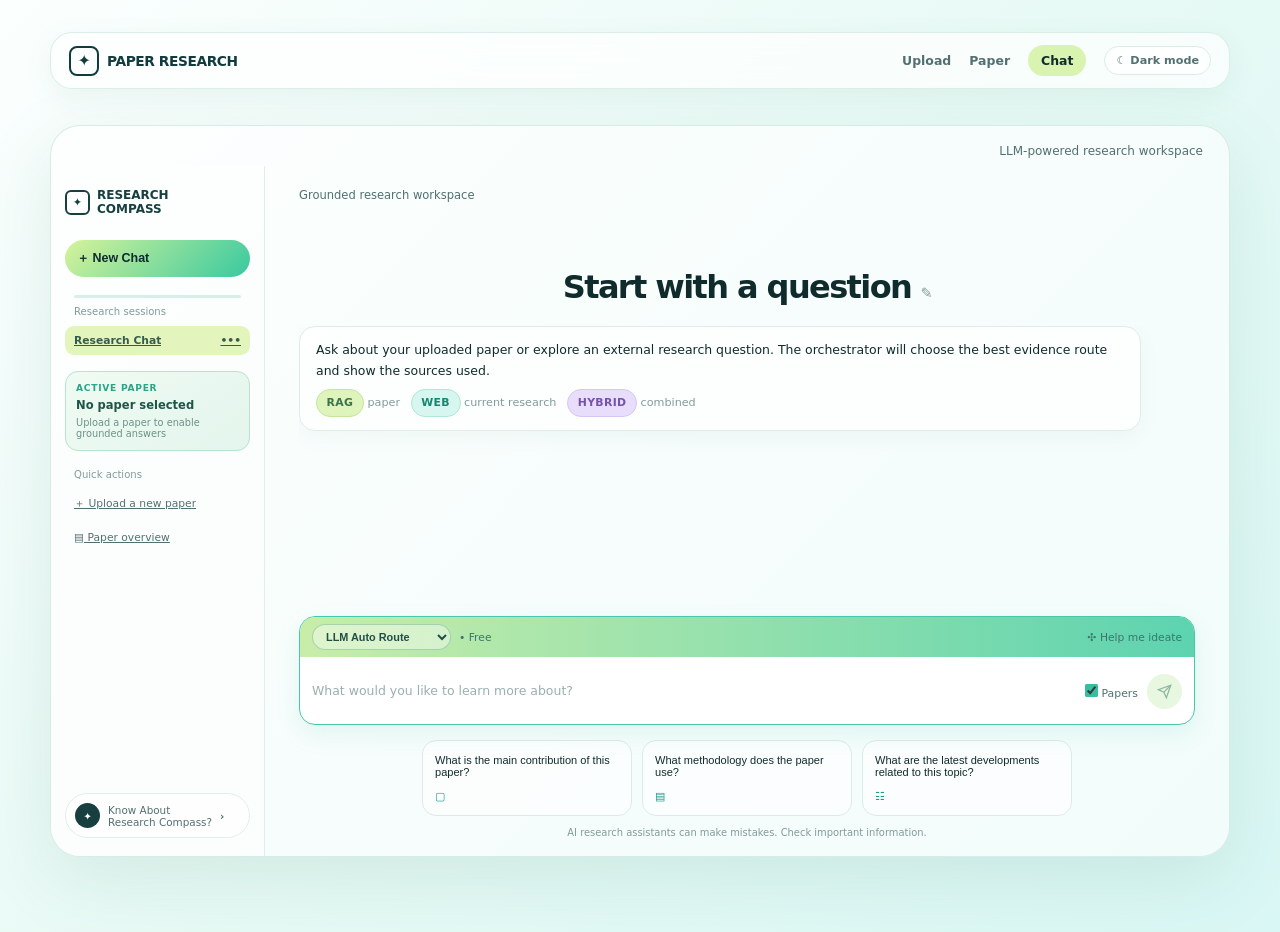
==== commit ae9035d7: "Fix LLM answers and improve research chat" ====
--- a/frontend/chat.html
+++ b/frontend/chat.html
@@ -35,8 +35,16 @@
           <div class="sidebar-caption">Research sessions</div>
           <div class="chat-history">
             <a class="history-item active" href="chat.html"><span>Research Chat</span><span>•••</span></a>
-            <a class="history-item" href="index.html"><span>Upload a new paper</span></a>
-            <a class="history-item" href="paper.html" id="sidebarPaperLink"><span>Paper overview</span></a>
+          </div>
+          <div id="paperContextCard" class="paper-context-card" hidden>
+            <span class="context-label">ACTIVE PAPER</span>
+            <strong id="sidebarPaperTitle">Loading paper…</strong>
+            <span id="sidebarPaperMeta">Grounded context ready</span>
+          </div>
+          <div class="sidebar-caption sidebar-caption-actions">Quick actions</div>
+          <div class="chat-history">
+            <a class="history-item" href="index.html"><span>＋ Upload a new paper</span></a>
+            <a class="history-item" href="paper.html" id="sidebarPaperLink"><span>▤ Paper overview</span></a>
           </div>
           <div class="sidebar-spacer"></div>
           <div class="sidebar-about"><span class="about-icon">✦</span><span>Know About<br>Research Compass?</span><b>›</b></div>
--- a/frontend/css/style.css
+++ b/frontend/css/style.css
@@ -88,6 +88,7 @@
 :root[data-theme="dark"] .btn { background: #1b3432; }
 .btn:hover { transform: translateY(-1px); box-shadow: 0 8px 18px rgba(40, 137, 112, 0.12); }
 .btn-primary { border-color: transparent; color: #143b36; background: var(--accent-gradient); box-shadow: 0 7px 16px rgba(47, 193, 157, 0.16); }
+:root[data-theme="dark"] .btn-primary { color: #09201d; background: linear-gradient(135deg, #bde98a 0%, #42cfa9 100%); }
 
 .badge { display: inline-block; padding: 0.25rem 0.6rem; border-radius: 999px; font-size: 0.68rem; font-weight: 800; text-transform: uppercase; letter-spacing: 0.03em; }
 .badge-rag { background: #dff3bc; color: #39734c; border: 1px solid #c5e69d; }
@@ -105,6 +106,7 @@
 .summary-card::before { content: ''; position: absolute; inset: 0 auto 0 0; width: 4px; background: var(--accent-gradient); }
 .summary-copy { max-width: 920px; color: var(--text-secondary); line-height: 1.8; font-size: 0.92rem; white-space: pre-line; }
 .model-chip { display: inline-flex; margin-top: 16px; padding: 5px 9px; border: 1px solid #d5eade; border-radius: 999px; background: #f1fbf6; color: var(--accent-cyan); font-size: 0.65rem; font-weight: 700; }
+:root[data-theme="dark"] .model-chip { border-color: #397b6c; background: #193b36; color: #9be5ca; }
 .insight-card { min-height: 170px; border-top: 3px solid #dcebe5; }
 .insight-problem { border-top-color: #f5bb58; }
 .insight-method { border-top-color: #49cbb0; }
@@ -114,15 +116,39 @@
 .contributions-card ul { margin: 0; }
 .contributions-card li { margin: 0.55rem 0; color: var(--text-secondary); }
 .loading-row { display: flex; align-items: center; gap: 0.55rem; color: var(--text-muted); font-size: 0.78rem; }
+.section-helper { margin-left: auto; color: var(--text-muted); font-size: 0.65rem; font-weight: 500; }
+.outline-add-btn, .outline-add-child { border: 1px solid #b9dfce; border-radius: 999px; background: #effaf4; color: #18745b; font: inherit; font-size: 0.66rem; font-weight: 700; cursor: pointer; }
+.outline-add-btn { padding: 5px 9px; }
+.outline-item { margin: 7px 0; border: 1px solid #dcebe6; border-radius: 12px; background: rgba(248, 255, 252, 0.72); overflow: hidden; }
+.outline-item.level-2 { margin-left: 24px; background: rgba(241, 250, 246, 0.72); }
+.outline-item.level-3, .outline-item.level-4, .outline-item.level-5 { margin-left: 48px; background: rgba(237, 248, 244, 0.68); }
+.outline-item summary { display: flex; align-items: center; justify-content: space-between; gap: 1rem; padding: 12px 14px; cursor: pointer; list-style-position: inside; }
+.outline-item summary::marker { color: var(--accent-cyan); }
+.outline-title { color: var(--text-primary); font-size: 0.82rem; font-weight: 700; }
+.outline-meta { color: var(--text-muted); font-size: 0.7rem; white-space: nowrap; }
+.outline-actions { display: flex; align-items: center; justify-content: space-between; gap: 1rem; padding: 8px 14px 10px 32px; border-top: 1px solid #e5f0eb; color: var(--text-muted); font-size: 0.66rem; }
+.outline-add-child { padding: 4px 8px; }
+:root[data-theme="dark"] .outline-add-btn,
+:root[data-theme="dark"] .outline-add-child { border-color: #397b6c; background: #193b36; color: #9be5ca; }
+:root[data-theme="dark"] .outline-item { border-color: var(--border-color); background: rgba(24, 52, 49, 0.78); }
+:root[data-theme="dark"] .outline-item.level-2,
+:root[data-theme="dark"] .outline-item.level-3,
+:root[data-theme="dark"] .outline-item.level-4,
+:root[data-theme="dark"] .outline-item.level-5 { background: rgba(28, 61, 57, 0.7); }
+:root[data-theme="dark"] .outline-actions { border-color: var(--border-color); }
 .question-item { display: flex; align-items: center; justify-content: space-between; gap: 1rem; padding: 14px 0; border-bottom: 1px solid #e4f0eb; }
 .question-item:last-child { border-bottom: 0; }
 .question-item p { max-width: 800px; margin-top: 5px; color: var(--text-primary); font-size: 0.84rem; line-height: 1.5; }
 .question-item .btn { flex: 0 0 auto; padding: 0.5rem 0.85rem; background: #f1fbdf; border-color: #d4e9ad; color: #477252; font-size: 0.7rem; }
 .tag-list { display: flex; flex-wrap: wrap; gap: 0.5rem; }
 .tag { padding: 0.4rem 0.75rem; border: 1px solid var(--border-color); border-radius: 999px; background: #f5fffb; color: var(--text-secondary); font-size: 0.78rem; }
+.topic-tag { background: #e5f7ef; border-color: #9edcc2; color: #17694e; }
+.concept-tag { background: #f0eaff; border-color: #c5b1f1; color: #5b3d97; }
 :root[data-theme="dark"] .tag,
 :root[data-theme="dark"] .landing-suggestions .suggestion-card,
 :root[data-theme="dark"] .suggestion-card { background: #193331; border-color: var(--border-color); color: var(--text-primary); }
+:root[data-theme="dark"] .topic-tag { background: #183f36; border-color: #398e70; color: #a7e6c8; }
+:root[data-theme="dark"] .concept-tag { background: #30234c; border-color: #7655b4; color: #d8c5ff; }
 
 .loader { display: inline-block; width: 22px; height: 22px; border: 3px solid #d3eee5; border-top-color: #25b797; border-radius: 50%; animation: spin 1s linear infinite; }
 @keyframes spin { to { transform: rotate(360deg); } }
@@ -133,13 +159,20 @@
 .workspace-topbar { display: flex; justify-content: flex-end; gap: 18px; padding: 18px 26px 8px; color: var(--text-secondary); font-size: 0.75rem; }
 .workspace-topbar a { text-decoration: none; }
 .workspace-topbar .btn { padding: 0.48rem 0.85rem; font-size: 0.72rem; }
+.landing-topbar { justify-content: center; gap: 10px; }
+.landing-topbar .btn { min-width: 116px; }
 .landing-workspace { padding-bottom: 28px; }
 .landing-composer { width: min(650px, calc(100% - 28px)); margin: 0 auto; padding: 0; overflow: hidden; }
 .landing-composer-bar { display: flex; align-items: center; justify-content: space-between; padding: 9px 14px; background: linear-gradient(90deg, #c8eda9, #5dd3b0); color: #31564c; font-size: 0.7rem; }
 .landing-composer-bar span { color: #38786a; }
 .landing-composer .upload-area { margin: 0; border: 0; border-radius: 0; padding: 32px 20px; background: rgba(255,255,255,0.74); }
 :root[data-theme="dark"] .landing-composer .upload-area { background: rgba(16, 35, 34, 0.7); }
+.landing-composer .upload-area.is-processing { cursor: wait; opacity: 0.78; transform: none; }
 .landing-composer .upload-area p { margin-top: 7px; color: var(--text-muted); font-size: 0.72rem; }
+.upload-status-row { display: flex; align-items: center; justify-content: center; gap: 0.75rem; min-height: 46px; padding: 10px 16px; border-top: 1px solid rgba(91, 185, 161, 0.18); background: rgba(29, 73, 67, 0.08); color: var(--accent-cyan); font-size: 0.78rem; font-weight: 700; text-align: center; }
+.upload-status-row .loader { width: 22px; height: 22px; flex: 0 0 auto; }
+.upload-error { color: #ef7180; }
+:root[data-theme="dark"] .upload-status-row { background: rgba(55, 104, 96, 0.12); }
 .landing-suggestions { display: grid; grid-template-columns: repeat(3, minmax(0, 1fr)); gap: 10px; width: min(650px, calc(100% - 28px)); margin: 16px auto 34px; }
 .landing-suggestions .suggestion-card { min-height: 84px; padding: 13px; border: 1px solid #dcebe6; border-radius: 14px; background: rgba(255,255,255,0.67); color: var(--text-primary); text-decoration: none; font-size: 0.72rem; }
 .landing-suggestions .suggestion-card:hover { background: white; }
@@ -147,6 +180,7 @@
 :root[data-theme="dark"] .suggestion-card:hover { background: #244541; }
 .suggestion-icon { display: block; margin-top: 14px; color: var(--accent-cyan); }
 .recent-section { width: min(850px, calc(100% - 28px)); margin: 0 auto; }
+.recent-section .card { display: flex; align-items: center; justify-content: space-between; gap: 1rem; }
 .empty-state { color: var(--text-muted); font-size: 0.78rem; text-align: center; }
 .chat-disclaimer { color: var(--text-muted); font-size: 0.62rem; text-align: center; }
 
@@ -161,4 +195,9 @@
   .paper-meta { margin-left: 0; }
   .question-item { align-items: flex-start; flex-direction: column; }
   .theme-toggle { padding: 6px 8px; font-size: 0.62rem; }
-}
+  .landing-topbar { justify-content: center; padding-inline: 10px; }
+  .landing-topbar .btn { min-width: 0; }
+  .section-helper { display: none; }
+  .outline-item.level-2, .outline-item.level-3, .outline-item.level-4, .outline-item.level-5 { margin-left: 12px; }
+  .outline-item summary { align-items: flex-start; flex-direction: column; gap: 4px; }
+}
--- a/frontend/css/chat.css
+++ b/frontend/css/chat.css
@@ -8,11 +8,19 @@
 .new-chat { width: 100%; justify-content: flex-start; padding: 0.62rem 0.75rem; margin-bottom: 18px; background: var(--accent-gradient); border: 0; }
 .sidebar-rule { height: 3px; margin: 0 9px 8px; border-radius: 99px; background: #d9eee8; }
 .sidebar-caption { padding: 0 9px; color: var(--text-muted); font-size: 0.63rem; }
+.sidebar-caption-actions { margin-top: 18px; }
 .chat-history { display: flex; flex-direction: column; gap: 4px; margin-top: 9px; }
 .history-item { display: flex; align-items: center; justify-content: space-between; gap: 5px; padding: 8px 9px; border-radius: 9px; color: var(--text-secondary); font-size: 0.67rem; white-space: nowrap; overflow: hidden; }
 .history-item span { overflow: hidden; text-overflow: ellipsis; }
 .history-item.active { background: #e4f4bd; color: #345d4d; font-weight: 700; }
 :root[data-theme="dark"] .history-item.active { background: #315344; color: #e4f8bb; }
+.paper-context-card { display: flex; flex-direction: column; gap: 5px; margin: 16px 0 0; padding: 11px 10px; border: 1px solid #b7e3d0; border-radius: 13px; background: linear-gradient(145deg, #effbf3, #e3f5ec); color: #1d5549; }
+.paper-context-card strong { overflow: hidden; text-overflow: ellipsis; white-space: nowrap; font-size: 0.72rem; }
+.context-label { color: #2aa486; font-size: 0.57rem; font-weight: 800; letter-spacing: 0.08em; }
+.paper-context-card span:last-child { color: #6d9188; font-size: 0.61rem; }
+:root[data-theme="dark"] .paper-context-card { border-color: #397b6c; background: linear-gradient(145deg, #193b36, #17312f); color: #d9f6e8; }
+:root[data-theme="dark"] .context-label { color: #8bd9bd; }
+:root[data-theme="dark"] .paper-context-card span:last-child { color: #8eb3aa; }
 .sidebar-spacer { flex: 1; }
 .sidebar-about { display: flex; align-items: center; gap: 8px; margin-top: 14px; padding: 9px; border: 1px solid #e1eee9; border-radius: 999px; background: rgba(255,255,255,0.72); color: var(--text-secondary); font-size: 0.65rem; }
 :root[data-theme="dark"] .sidebar-about { border-color: var(--border-color); background: rgba(28, 52, 50, 0.78); }
@@ -42,8 +50,13 @@
 :root[data-theme="dark"] .chat-input-area { background: #142b2a; }
 .composer-toolbar { display: flex; align-items: center; justify-content: space-between; padding: 7px 12px; background: linear-gradient(90deg, #c8eda9, #5dd3b0); color: #31564c; font-size: 0.67rem; }
 .composer-toolbar-left { display: flex; align-items: center; gap: 8px; }
-.composer-toolbar select { border: 0; background: transparent; color: #31564c; font-size: 0.68rem; font-weight: 700; outline: none; }
-.composer-toolbar select option { color: #173f40; }
+.composer-toolbar select { min-width: 128px; padding: 5px 24px 5px 9px; border: 1px solid rgba(35, 118, 97, 0.28); border-radius: 999px; appearance: auto; background: rgba(255,255,255,0.42); color: #214f46; font-size: 0.68rem; font-weight: 700; outline: none; cursor: pointer; }
+.composer-toolbar select:hover, .composer-toolbar select:focus { border-color: #239e82; background: rgba(255,255,255,0.72); }
+.composer-toolbar select option { background: #f5fffb; color: #173f40; font-weight: 600; }
+:root[data-theme="dark"] .composer-toolbar select { border-color: #397b6c; background: rgba(20, 60, 55, 0.82); color: #d9f6e8; color-scheme: dark; }
+:root[data-theme="dark"] .composer-toolbar select:hover,
+:root[data-theme="dark"] .composer-toolbar select:focus { border-color: #72d5b5; background: #1c4a42; }
+:root[data-theme="dark"] .composer-toolbar select option { background: #193331; color: #e1f8ee; }
 .composer-hint { color: #38786a; }
 .composer-body { display: flex; align-items: flex-end; gap: 10px; padding: 12px; }
 .chat-input { flex: 1; min-height: 43px; border: 0; outline: none; resize: none; background: transparent; color: var(--text-primary); font: inherit; font-size: 0.78rem; }
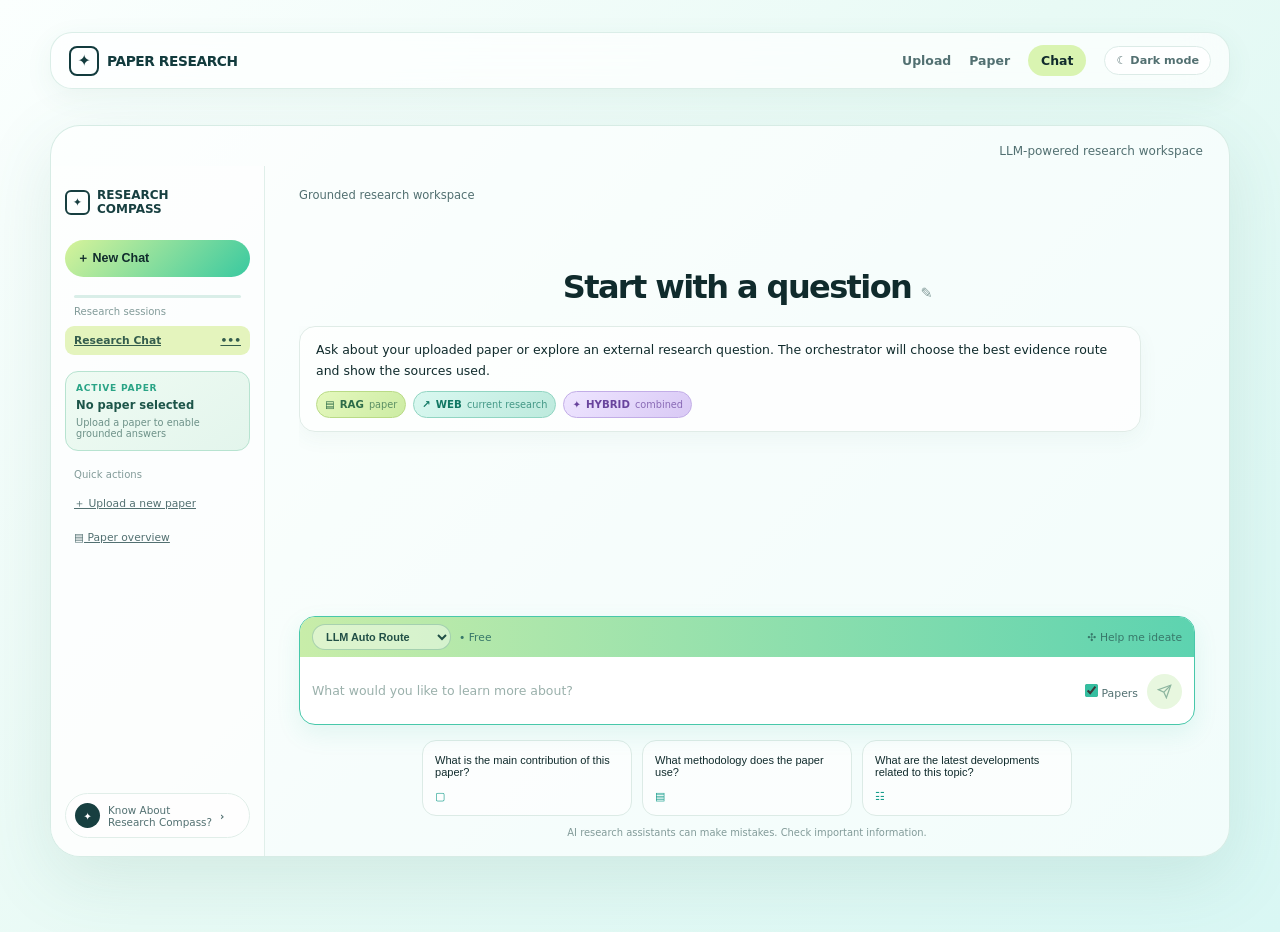
==== commit ad32407a: "Improve web search and paper outline UX" ====
--- a/frontend/chat.html
+++ b/frontend/chat.html
@@ -62,7 +62,7 @@
               <div class="message assistant">
                 <div class="bubble">
                   <p>Ask about your uploaded paper or explore an external research question. The orchestrator will choose the best evidence route and show the sources used.</p>
-                  <p style="color:var(--text-muted); font-size:0.7rem; margin-top:0.5rem;"><span class="badge badge-rag">RAG</span> paper &nbsp; <span class="badge badge-web">WEB</span> current research &nbsp; <span class="badge badge-hybrid">HYBRID</span> combined</p>
+                  <div class="route-legend"><span class="route-key badge-rag"><span>▤</span> RAG <small>paper</small></span><span class="route-key badge-web"><span>↗</span> WEB <small>current research</small></span><span class="route-key badge-hybrid"><span>✦</span> HYBRID <small>combined</small></span></div>
                 </div>
               </div>
             </div>
--- a/frontend/css/style.css
+++ b/frontend/css/style.css
@@ -91,9 +91,12 @@
 :root[data-theme="dark"] .btn-primary { color: #09201d; background: linear-gradient(135deg, #bde98a 0%, #42cfa9 100%); }
 
 .badge { display: inline-block; padding: 0.25rem 0.6rem; border-radius: 999px; font-size: 0.68rem; font-weight: 800; text-transform: uppercase; letter-spacing: 0.03em; }
-.badge-rag { background: #dff3bc; color: #39734c; border: 1px solid #c5e69d; }
-.badge-web { background: #d6f6ef; color: #168672; border: 1px solid #afe6d7; }
-.badge-hybrid { background: #e8defb; color: #7652a8; border: 1px solid #d6c6f5; }
+.badge-rag { background: linear-gradient(135deg, #e5f8bd, #cceca4); color: #2d6b48; border: 1px solid #b9db86; }
+.badge-web { background: linear-gradient(135deg, #d9f8f0, #bdeadd); color: #117763; border: 1px solid #91d5c2; }
+.badge-hybrid { background: linear-gradient(135deg, #eee5ff, #d9c9f5); color: #69449d; border: 1px solid #c2ade7; }
+:root[data-theme="dark"] .badge-rag { background: linear-gradient(135deg, #355b3d, #284b38); color: #d9f6a9; border-color: #638f57; }
+:root[data-theme="dark"] .badge-web { background: linear-gradient(135deg, #1f564d, #17443f); color: #a8f1dc; border-color: #4d9e8a; }
+:root[data-theme="dark"] .badge-hybrid { background: linear-gradient(135deg, #4b386d, #382a55); color: #e4d2ff; border-color: #8064b2; }
 
 .grid-2 { display: grid; grid-template-columns: repeat(auto-fit, minmax(320px, 1fr)); gap: 1.25rem; }
 .grid-3 { display: grid; grid-template-columns: repeat(auto-fit, minmax(220px, 1fr)); gap: 1rem; }
@@ -117,25 +120,29 @@
 .contributions-card li { margin: 0.55rem 0; color: var(--text-secondary); }
 .loading-row { display: flex; align-items: center; gap: 0.55rem; color: var(--text-muted); font-size: 0.78rem; }
 .section-helper { margin-left: auto; color: var(--text-muted); font-size: 0.65rem; font-weight: 500; }
-.outline-add-btn, .outline-add-child { border: 1px solid #b9dfce; border-radius: 999px; background: #effaf4; color: #18745b; font: inherit; font-size: 0.66rem; font-weight: 700; cursor: pointer; }
+.outline-control-btn, .outline-add-btn { border: 1px solid #b9dfce; border-radius: 999px; background: #effaf4; color: #18745b; font: inherit; font-size: 0.66rem; font-weight: 700; cursor: pointer; }
+.outline-control-btn { padding: 5px 8px; }
 .outline-add-btn { padding: 5px 9px; }
 .outline-item { margin: 7px 0; border: 1px solid #dcebe6; border-radius: 12px; background: rgba(248, 255, 252, 0.72); overflow: hidden; }
 .outline-item.level-2 { margin-left: 24px; background: rgba(241, 250, 246, 0.72); }
 .outline-item.level-3, .outline-item.level-4, .outline-item.level-5 { margin-left: 48px; background: rgba(237, 248, 244, 0.68); }
 .outline-item summary { display: flex; align-items: center; justify-content: space-between; gap: 1rem; padding: 12px 14px; cursor: pointer; list-style-position: inside; }
 .outline-item summary::marker { color: var(--accent-cyan); }
+.outline-item summary { transition: background 0.2s ease; }
+.outline-item summary:hover { background: rgba(55, 190, 160, 0.08); }
 .outline-title { color: var(--text-primary); font-size: 0.82rem; font-weight: 700; }
 .outline-meta { color: var(--text-muted); font-size: 0.7rem; white-space: nowrap; }
-.outline-actions { display: flex; align-items: center; justify-content: space-between; gap: 1rem; padding: 8px 14px 10px 32px; border-top: 1px solid #e5f0eb; color: var(--text-muted); font-size: 0.66rem; }
-.outline-add-child { padding: 4px 8px; }
-:root[data-theme="dark"] .outline-add-btn,
-:root[data-theme="dark"] .outline-add-child { border-color: #397b6c; background: #193b36; color: #9be5ca; }
+.outline-detail { display: flex; align-items: center; justify-content: space-between; gap: 1rem; padding: 9px 14px 10px 32px; border-top: 1px solid #e5f0eb; color: var(--text-muted); font-size: 0.66rem; }
+.outline-detail a { color: var(--accent-cyan); font-weight: 700; text-decoration: none; }
+.outline-detail a:hover { text-decoration: underline; }
+:root[data-theme="dark"] .outline-control-btn,
+:root[data-theme="dark"] .outline-add-btn { border-color: #397b6c; background: #193b36; color: #9be5ca; }
 :root[data-theme="dark"] .outline-item { border-color: var(--border-color); background: rgba(24, 52, 49, 0.78); }
 :root[data-theme="dark"] .outline-item.level-2,
 :root[data-theme="dark"] .outline-item.level-3,
 :root[data-theme="dark"] .outline-item.level-4,
 :root[data-theme="dark"] .outline-item.level-5 { background: rgba(28, 61, 57, 0.7); }
-:root[data-theme="dark"] .outline-actions { border-color: var(--border-color); }
+:root[data-theme="dark"] .outline-detail { border-color: var(--border-color); }
 .question-item { display: flex; align-items: center; justify-content: space-between; gap: 1rem; padding: 14px 0; border-bottom: 1px solid #e4f0eb; }
 .question-item:last-child { border-bottom: 0; }
 .question-item p { max-width: 800px; margin-top: 5px; color: var(--text-primary); font-size: 0.84rem; line-height: 1.5; }
@@ -198,6 +205,7 @@
   .landing-topbar { justify-content: center; padding-inline: 10px; }
   .landing-topbar .btn { min-width: 0; }
   .section-helper { display: none; }
+  .outline-control-btn, .outline-add-btn { padding: 4px 6px; font-size: 0.58rem; }
   .outline-item.level-2, .outline-item.level-3, .outline-item.level-4, .outline-item.level-5 { margin-left: 12px; }
   .outline-item summary { align-items: flex-start; flex-direction: column; gap: 4px; }
 }
--- a/frontend/css/chat.css
+++ b/frontend/css/chat.css
@@ -42,10 +42,33 @@
 :root[data-theme="dark"] .bubble,
 :root[data-theme="dark"] .citation-card { border-color: var(--border-color); background: rgba(25, 49, 47, 0.86); }
 .message.user .bubble { width: auto; background: #dff4b5; border-color: #c9e89a; color: #315a4c; }
-.route-pill { display: inline-flex; align-items: center; gap: 8px; margin-bottom: 8px; }
-.citation-card { margin-top: 9px; padding: 10px; border: 1px solid #e1eee9; border-radius: 11px; background: #f5fffb; font-size: 0.72rem; }
+.answer-content { color: var(--text-primary); font-size: 0.82rem; line-height: 1.75; }
+.answer-content p { margin: 0 0 0.85rem; }
+.answer-content p:last-child { margin-bottom: 0; }
+.answer-content h3 { margin: 0 0 0.55rem; color: var(--accent-cyan); font-size: 0.95rem; }
+.answer-content ul { margin: 0.1rem 0 0.85rem 1.2rem; padding: 0; }
+.answer-content li { margin: 0.3rem 0; padding-left: 0.15rem; }
+.answer-content strong { color: var(--text-primary); font-weight: 800; }
+.answer-content code { padding: 2px 5px; border-radius: 5px; background: rgba(42, 152, 126, 0.12); color: var(--accent-cyan); font-size: 0.75rem; }
+.route-pill { display: flex; align-items: center; flex-wrap: wrap; gap: 8px; margin-bottom: 11px; }
+.route-badge { display: inline-flex; align-items: center; gap: 5px; padding: 5px 10px; font-size: 0.67rem; letter-spacing: 0.04em; box-shadow: 0 3px 10px rgba(38, 113, 94, 0.12); }
+.route-icon { font-size: 0.76rem; line-height: 1; }
+.confidence-chip { padding: 4px 8px; border: 1px solid #dcebe6; border-radius: 999px; color: var(--text-muted); font-size: 0.68rem; font-weight: 700; }
+:root[data-theme="dark"] .confidence-chip { border-color: var(--border-color); background: rgba(33, 65, 61, 0.62); }
+.route-legend { display: flex; align-items: center; flex-wrap: wrap; gap: 7px; margin-top: 10px; }
+.route-key { display: inline-flex; align-items: center; gap: 5px; padding: 4px 8px; border-radius: 999px; font-size: 0.64rem; font-weight: 800; }
+.route-key small { color: currentColor; opacity: 0.72; font-size: 0.61rem; font-weight: 500; }
+.sources-panel { margin-top: 14px; border-top: 1px solid #dcebe6; padding-top: 9px; }
+.sources-panel summary { display: flex; align-items: center; gap: 7px; color: var(--accent-cyan); font-size: 0.72rem; font-weight: 800; cursor: pointer; list-style-position: inside; }
+.sources-panel summary span { display: inline-grid; place-items: center; min-width: 18px; height: 18px; padding: 0 5px; border-radius: 999px; background: #dff3bc; color: #39734c; font-size: 0.62rem; }
+.citation-card { margin-top: 7px; padding: 8px 10px; border: 1px solid #e1eee9; border-radius: 10px; background: #f5fffb; font-size: 0.68rem; }
 .citation-card-header { display: flex; justify-content: space-between; gap: 12px; color: var(--accent-cyan); font-weight: 800; }
 .citation-card a { color: var(--accent-cyan) !important; }
+.citation-card p { display: -webkit-box; margin: 4px 0 0; overflow: hidden; color: var(--text-muted); line-height: 1.45; -webkit-box-orient: vertical; -webkit-line-clamp: 2; }
+.web-sources-panel summary { color: var(--accent-emerald); }
+:root[data-theme="dark"] .sources-panel { border-color: var(--border-color); }
+:root[data-theme="dark"] .citation-card { background: rgba(18, 43, 41, 0.9); }
+:root[data-theme="dark"] .sources-panel summary span { background: #315344; color: #e4f8bb; }
 .chat-input-area { position: relative; display: flex; flex-direction: column; gap: 0; padding: 0; border: 1px solid #48c8aa; border-radius: 16px; background: white; box-shadow: 0 9px 24px rgba(43, 177, 143, 0.1); overflow: hidden; }
 :root[data-theme="dark"] .chat-input-area { background: #142b2a; }
 .composer-toolbar { display: flex; align-items: center; justify-content: space-between; padding: 7px 12px; background: linear-gradient(90deg, #c8eda9, #5dd3b0); color: #31564c; font-size: 0.67rem; }
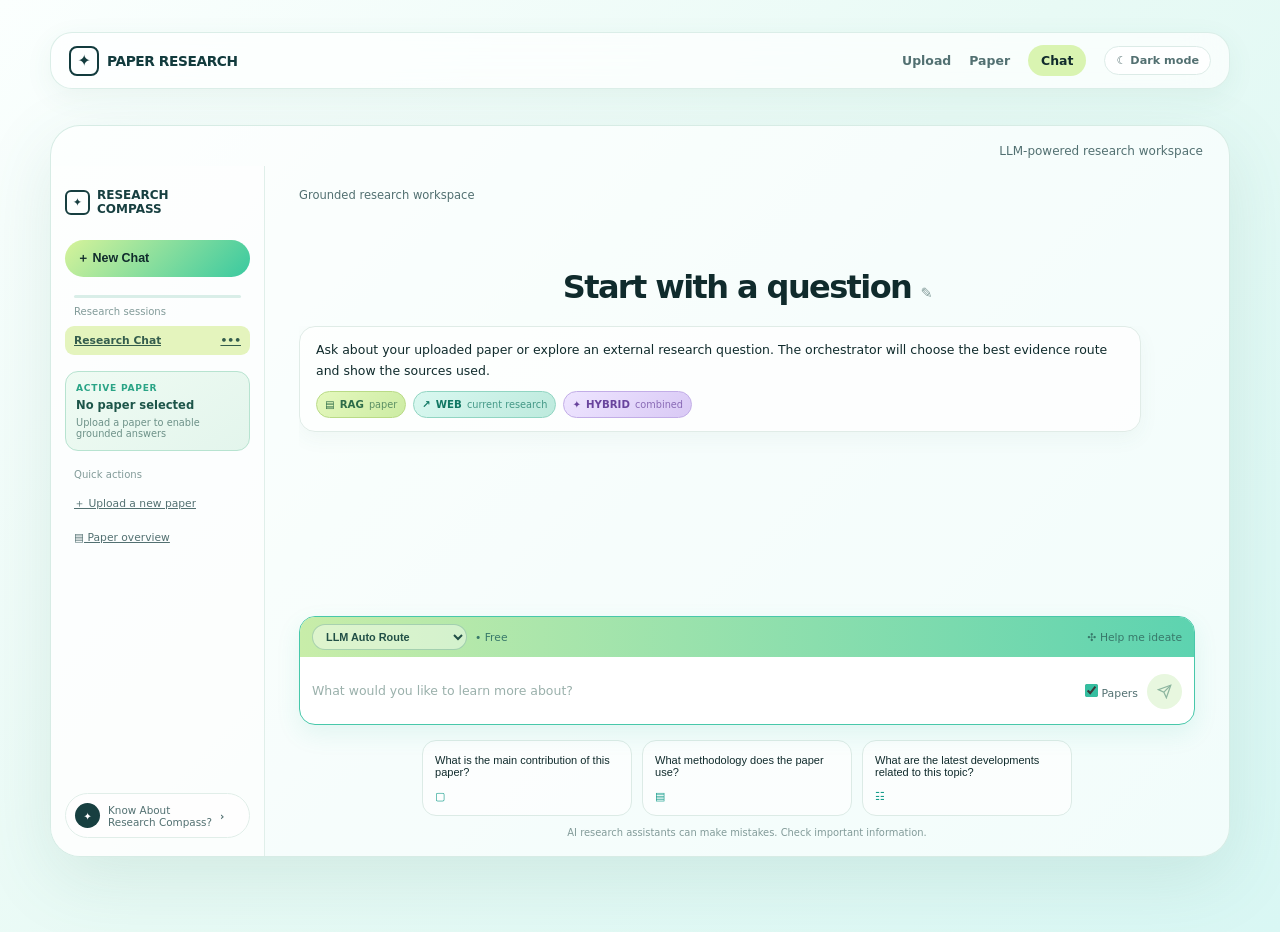
==== commit 831b3b66: "Respect explicit paper retrieval strategy" ====
--- a/frontend/chat.html
+++ b/frontend/chat.html
@@ -72,8 +72,8 @@
                 <div class="composer-toolbar-left">
                   <select id="strategySelect" aria-label="Retrieval strategy">
                     <option value="">LLM Auto Route</option>
-                    <option value="faiss">FAISS Only</option>
-                    <option value="hybrid_rrf">Hybrid RRF</option>
+                    <option value="faiss">Paper · FAISS</option>
+                    <option value="hybrid_rrf">Paper · Hybrid RRF</option>
                   </select>
                   <span class="composer-hint">• Free</span>
                 </div>
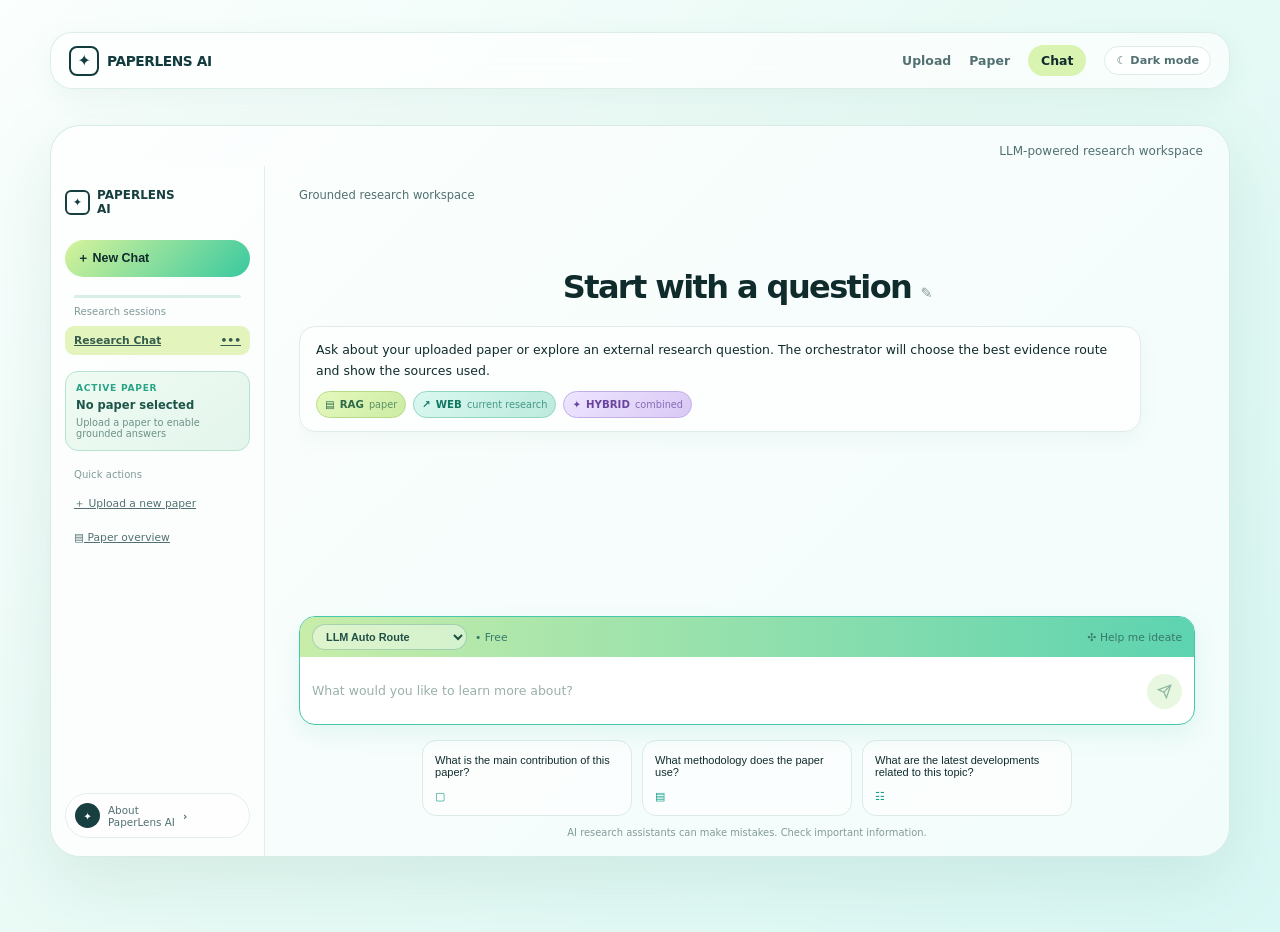
==== commit 07cb6a52: "Rebrand project as PaperLens AI" ====
--- a/frontend/chat.html
+++ b/frontend/chat.html
@@ -4,7 +4,7 @@
   <meta charset="UTF-8">
   <meta name="viewport" content="width=device-width, initial-scale=1.0">
   <meta name="description" content="Ask research questions with grounded answers and citations.">
-  <title>Research Chat - Paper Research Assistant</title>
+  <title>Research Chat - PaperLens AI</title>
   <link rel="preconnect" href="https://fonts.googleapis.com">
   <link href="https://fonts.googleapis.com/css2?family=DM+Sans:wght@400;500;600;700;800&display=swap" rel="stylesheet">
   <link rel="stylesheet" href="css/style.css">
@@ -12,7 +12,7 @@
 </head>
 <body>
   <header>
-    <a href="index.html" class="logo"><span class="logo-mark">✦</span> PAPER RESEARCH</a>
+    <a href="index.html" class="logo"><span class="logo-mark">✦</span> PAPERLENS AI</a>
     <nav>
       <a href="index.html">Upload</a>
       <a href="paper.html" id="paperNavLink">Paper</a>
@@ -29,7 +29,7 @@
 
       <div class="chat-layout">
         <aside class="chat-sidebar" aria-label="Research navigation">
-          <div class="sidebar-brand"><span class="sidebar-brand-mark">✦</span> RESEARCH<br>COMPASS</div>
+          <div class="sidebar-brand"><span class="sidebar-brand-mark">✦</span> PAPERLENS<br>AI</div>
           <button class="btn new-chat" type="button" id="newChatBtn">＋ New Chat</button>
           <div class="sidebar-rule"></div>
           <div class="sidebar-caption">Research sessions</div>
@@ -47,7 +47,7 @@
             <a class="history-item" href="paper.html" id="sidebarPaperLink"><span>▤ Paper overview</span></a>
           </div>
           <div class="sidebar-spacer"></div>
-          <div class="sidebar-about"><span class="about-icon">✦</span><span>Know About<br>Research Compass?</span><b>›</b></div>
+          <div class="sidebar-about"><span class="about-icon">✦</span><span>About<br>PaperLens AI</span><b>›</b></div>
         </aside>
 
         <section class="chat-main">
@@ -82,7 +82,6 @@
               <div class="composer-body">
                 <input type="text" id="chatInput" class="chat-input" placeholder="What would you like to learn more about?" autocomplete="off">
                 <div class="composer-actions">
-                  <label class="composer-toggle"><input type="checkbox" checked> Papers</label>
                   <button id="sendBtn" class="btn send-button" aria-label="Ask question" type="button">
                     <svg viewBox="0 0 24 24" fill="none" stroke="currentColor" stroke-width="2"><line x1="22" y1="2" x2="11" y2="13"/><polygon points="22 2 15 22 11 13 2 9 22 2"/></svg>
                   </button>
--- a/frontend/css/chat.css
+++ b/frontend/css/chat.css
@@ -85,8 +85,6 @@
 .chat-input { flex: 1; min-height: 43px; border: 0; outline: none; resize: none; background: transparent; color: var(--text-primary); font: inherit; font-size: 0.78rem; }
 .chat-input::placeholder { color: #9ab0ab; }
 .composer-actions { display: flex; align-items: center; gap: 9px; padding-bottom: 3px; }
-.composer-toggle { color: var(--text-secondary); font-size: 0.68rem; }
-.composer-toggle input { accent-color: #35bea0; }
 .send-button { width: 35px; height: 35px; padding: 0; border: 0; background: #e8f7df; color: #8eb6a0; }
 .send-button:hover { background: #d9f2c5; }
 .send-button svg { width: 15px; height: 15px; }
